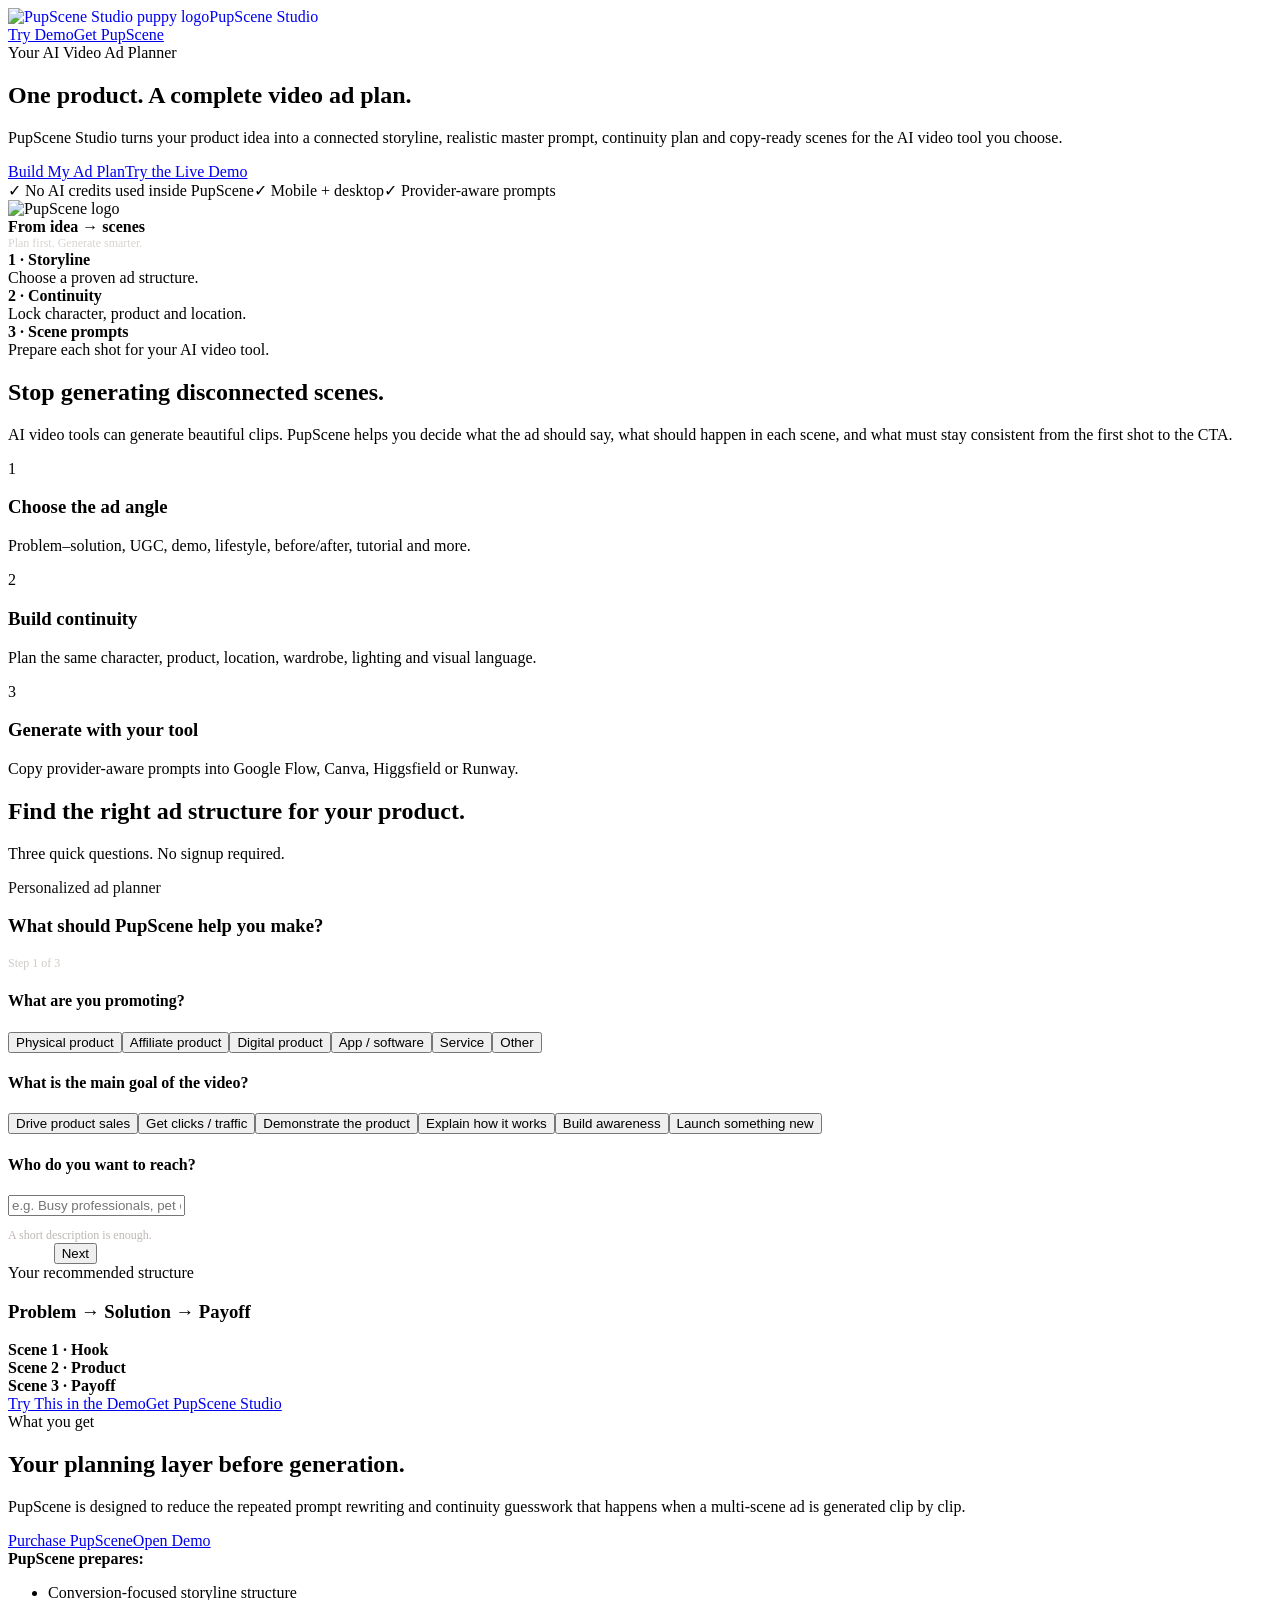
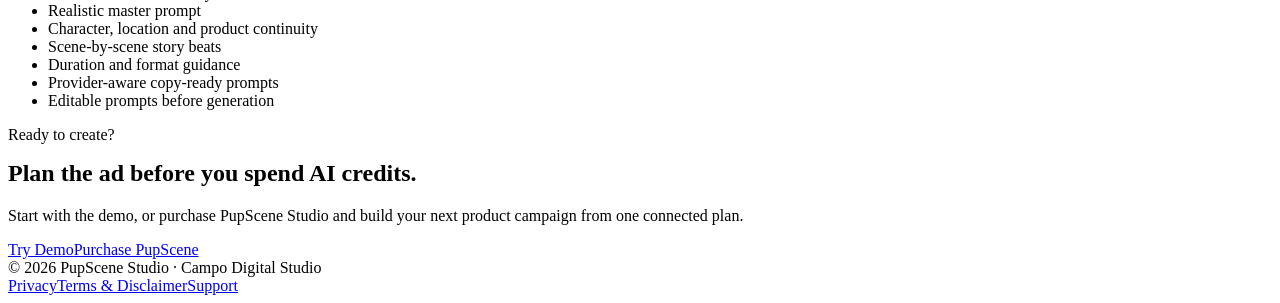
==== index.html @ 48fa0e7a "Add files via upload" ====
<!doctype html>
<html lang="en">
<head>
<meta charset="utf-8"><meta name="viewport" content="width=device-width,initial-scale=1">
<meta name="theme-color" content="#f6d7c7">
<title>PupScene Studio — AI Video Ad Planner</title>
<meta name="description" content="Turn one product idea into a connected AI video ad plan with storylines, master prompts, continuity guidance and provider-ready scene prompts.">
<link rel="icon" href="assets/favicon.png"><link rel="stylesheet" href="assets/styles.css">
</head>
<body>
<nav class="nav"><div class="container navin">
  <a class="brand" href="index.html" style="text-decoration:none"><img src="assets/pupscene-logo.webp" alt="PupScene Studio puppy logo"><span>PupScene Studio</span></a>
  <div class="navlinks"><a class="ghost" href="https://demo.pupscenestudio.site" target="_blank" rel="noopener">Try Demo</a><a class="primary" href="payment.html">Get PupScene</a></div>
</div></nav>
<main>
<section class="hero"><div class="container"><div class="heroCard">
  <div class="heroCopy"><span class="eyebrow">Your AI Video Ad Planner</span><h1>One product. A complete video ad plan.</h1><p class="lead">PupScene Studio turns your product idea into a connected storyline, realistic master prompt, continuity plan and copy-ready scenes for the AI video tool you choose.</p>
    <div class="ctas"><a class="btn primary big" href="#planner">Build My Ad Plan</a><a class="btn peach big" href="https://demo.pupscenestudio.site" target="_blank" rel="noopener">Try the Live Demo</a></div>
    <div class="trust"><span>✓ No AI credits used inside PupScene</span><span>✓ Mobile + desktop</span><span>✓ Provider-aware prompts</span></div>
  </div>
  <div class="heroVisual"><div class="visualCard"><div class="visualTop"><img src="assets/pupscene-logo.webp" alt="PupScene logo"><div><b>From idea → scenes</b><div style="font-size:12px;color:#d8d3d0">Plan first. Generate smarter.</div></div></div><div class="flow"><div><strong>1 · Storyline</strong><br>Choose a proven ad structure.</div><div><strong>2 · Continuity</strong><br>Lock character, product and location.</div><div><strong>3 · Scene prompts</strong><br>Prepare each shot for your AI video tool.</div></div></div></div>
</div></div></section>

<section class="section"><div class="container"><h2>Stop generating disconnected scenes.</h2><p class="sub">AI video tools can generate beautiful clips. PupScene helps you decide what the ad should say, what should happen in each scene, and what must stay consistent from the first shot to the CTA.</p>
<div class="grid3"><div class="feature"><div class="num">1</div><h3>Choose the ad angle</h3><p>Problem–solution, UGC, demo, lifestyle, before/after, tutorial and more.</p></div><div class="feature"><div class="num">2</div><h3>Build continuity</h3><p>Plan the same character, product, location, wardrobe, lighting and visual language.</p></div><div class="feature"><div class="num">3</div><h3>Generate with your tool</h3><p>Copy provider-aware prompts into Google Flow, Canva, Higgsfield or Runway.</p></div></div></div></section>

<section id="planner" class="section"><div class="container"><h2>Find the right ad structure for your product.</h2><p class="sub">Three quick questions. No signup required.</p>
<div class="quiz" id="quiz"><div class="quizHead"><div><span class="eyebrow" style="color:#111">Personalized ad planner</span><h3>What should PupScene help you make?</h3></div><div id="stepLabel" style="font-size:12px;color:#cfc9c5">Step 1 of 3</div></div><div class="progress"><span id="progressBar"></span></div>
<div class="qstep active" data-step="0"><h4>What are you promoting?</h4><div class="options" data-key="productType"><button class="option">Physical product</button><button class="option">Affiliate product</button><button class="option">Digital product</button><button class="option">App / software</button><button class="option">Service</button><button class="option">Other</button></div></div>
<div class="qstep" data-step="1"><h4>What is the main goal of the video?</h4><div class="options" data-key="goal"><button class="option">Drive product sales</button><button class="option">Get clicks / traffic</button><button class="option">Demonstrate the product</button><button class="option">Explain how it works</button><button class="option">Build awareness</button><button class="option">Launch something new</button></div></div>
<div class="qstep" data-step="2"><h4>Who do you want to reach?</h4><input id="audience" placeholder="e.g. Busy professionals, pet owners, creators, online sellers…"><div style="margin-top:12px;font-size:12px;color:#bdb7b4">A short description is enough.</div></div>
<div class="quizNav"><button class="btn ghost" id="backBtn" type="button">Back</button><button class="btn peach" id="nextBtn" type="button">Next</button></div>
<div class="result" id="result"><span class="eyebrow">Your recommended structure</span><h3 id="resultTitle">Problem → Solution → Payoff</h3><p id="resultCopy"></p><div class="resultScenes"><div><b>Scene 1 · Hook</b><br><span id="s1"></span></div><div><b>Scene 2 · Product</b><br><span id="s2"></span></div><div><b>Scene 3 · Payoff</b><br><span id="s3"></span></div></div><div class="ctas"><a class="btn primary" href="https://demo.pupscenestudio.site" target="_blank" rel="noopener">Try This in the Demo</a><a class="btn ghost" href="payment.html">Get PupScene Studio</a></div></div>
</div></div></section>

<section class="section"><div class="container split"><div><span class="eyebrow">What you get</span><h2>Your planning layer before generation.</h2><p class="sub">PupScene is designed to reduce the repeated prompt rewriting and continuity guesswork that happens when a multi-scene ad is generated clip by clip.</p><div class="ctas"><a class="btn primary" href="payment.html">Purchase PupScene</a><a class="btn ghost" href="https://demo.pupscenestudio.site" target="_blank" rel="noopener">Open Demo</a></div></div><div class="proof"><b>PupScene prepares:</b><ul><li>Conversion-focused storyline structure</li><li>Realistic master prompt</li><li>Character, location and product continuity</li><li>Scene-by-scene story beats</li><li>Duration and format guidance</li><li>Provider-aware copy-ready prompts</li><li>Editable prompts before generation</li></ul></div></div></section>

<section class="section"><div class="container"><div class="finalCta"><span class="eyebrow">Ready to create?</span><h2 style="margin-top:16px">Plan the ad before you spend AI credits.</h2><p class="sub" style="margin-left:auto;margin-right:auto">Start with the demo, or purchase PupScene Studio and build your next product campaign from one connected plan.</p><div class="ctas" style="justify-content:center"><a class="btn peach big" href="https://demo.pupscenestudio.site" target="_blank" rel="noopener">Try Demo</a><a class="btn primary big" href="payment.html">Purchase PupScene</a></div></div></div></section>
</main>
<footer><div class="container foot"><div>© 2026 PupScene Studio · Campo Digital Studio</div><div><a href="https://www.pupscenestudio.site/privacy.html">Privacy</a><a href="https://www.pupscenestudio.site/terms.html">Terms & Disclaimer</a><a href="mailto:support@pupscenestudio.site">Support</a></div></div></footer>
<script>
const steps=[...document.querySelectorAll('.qstep')],answers={productType:'',goal:'',audience:''};let step=0;
const next=document.getElementById('nextBtn'),back=document.getElementById('backBtn'),bar=document.getElementById('progressBar'),label=document.getElementById('stepLabel');
document.querySelectorAll('.options').forEach(group=>{group.querySelectorAll('.option').forEach(btn=>btn.addEventListener('click',()=>{group.querySelectorAll('.option').forEach(x=>x.classList.remove('selected'));btn.classList.add('selected');answers[group.dataset.key]=btn.textContent.trim();if(step<2)setTimeout(()=>{step++;show()},120)}))});
function show(){steps.forEach((s,i)=>s.classList.toggle('active',i===step));bar.style.width=((step+1)/3*100)+'%';label.textContent=`Step ${step+1} of 3`;back.style.visibility=step===0?'hidden':'visible';next.textContent=step===2?'Build My Ad Plan':'Next'}
function buildResult(){answers.audience=document.getElementById('audience').value.trim()||'your target buyer';const goal=answers.goal.toLowerCase();let title='Problem → Solution → Payoff',copy=`A strong fit for ${answers.productType||'your product'} because it makes the buyer's friction visible before showing the product as the bridge to a better result.`;if(goal.includes('demonstrate')||goal.includes('works')){title='Hook → Demo → Proof → CTA';copy='Lead with the outcome, demonstrate the key feature clearly, then give the viewer visible proof before the CTA.'}else if(goal.includes('awareness')||goal.includes('launch')){title='Lifestyle Mini-Story';copy='Introduce the product inside a believable lifestyle moment so the audience understands where it belongs and why it matters.'}else if((answers.productType||'').includes('Affiliate')){title='UGC Recommendation';copy='Affiliate products often benefit from a relatable discovery story: problem, honest try, product moment, result, recommendation.'}document.getElementById('resultTitle').textContent=title;document.getElementById('resultCopy').textContent=copy;document.getElementById('s1').textContent=`Show ${answers.audience} experiencing the desire or problem.`;document.getElementById('s2').textContent=`Introduce the ${answers.productType||'product'} naturally and make the key action easy to see.`;document.getElementById('s3').textContent=`Show the improved result and close with a simple conversion-focused CTA.`;document.getElementById('result').classList.add('show');document.getElementById('result').scrollIntoView({behavior:'smooth',block:'nearest'});sessionStorage.setItem('pupsceneFunnelAnswers',JSON.stringify(answers));}
next.addEventListener('click',()=>{if(step<2){step++;show()}else buildResult()});back.addEventListener('click',()=>{if(step>0){step--;show()}});show();
</script>
</body></html>
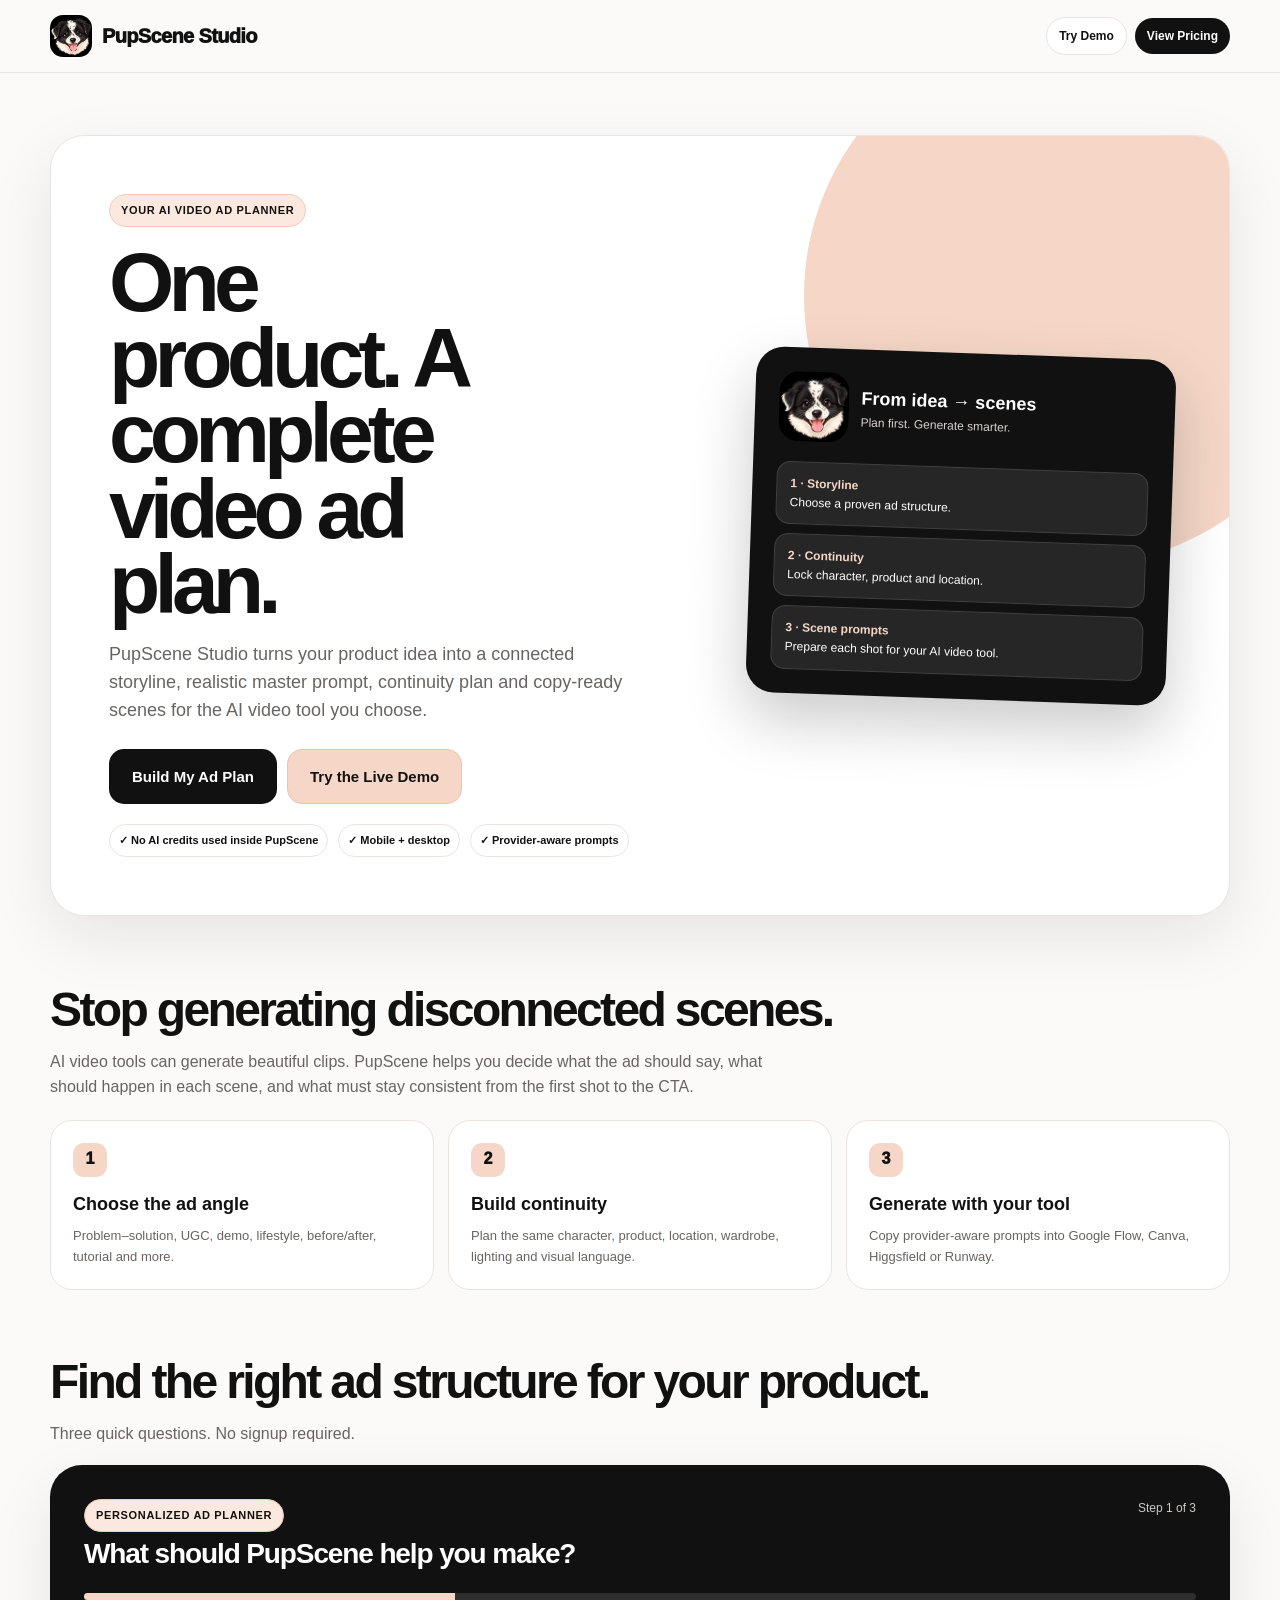
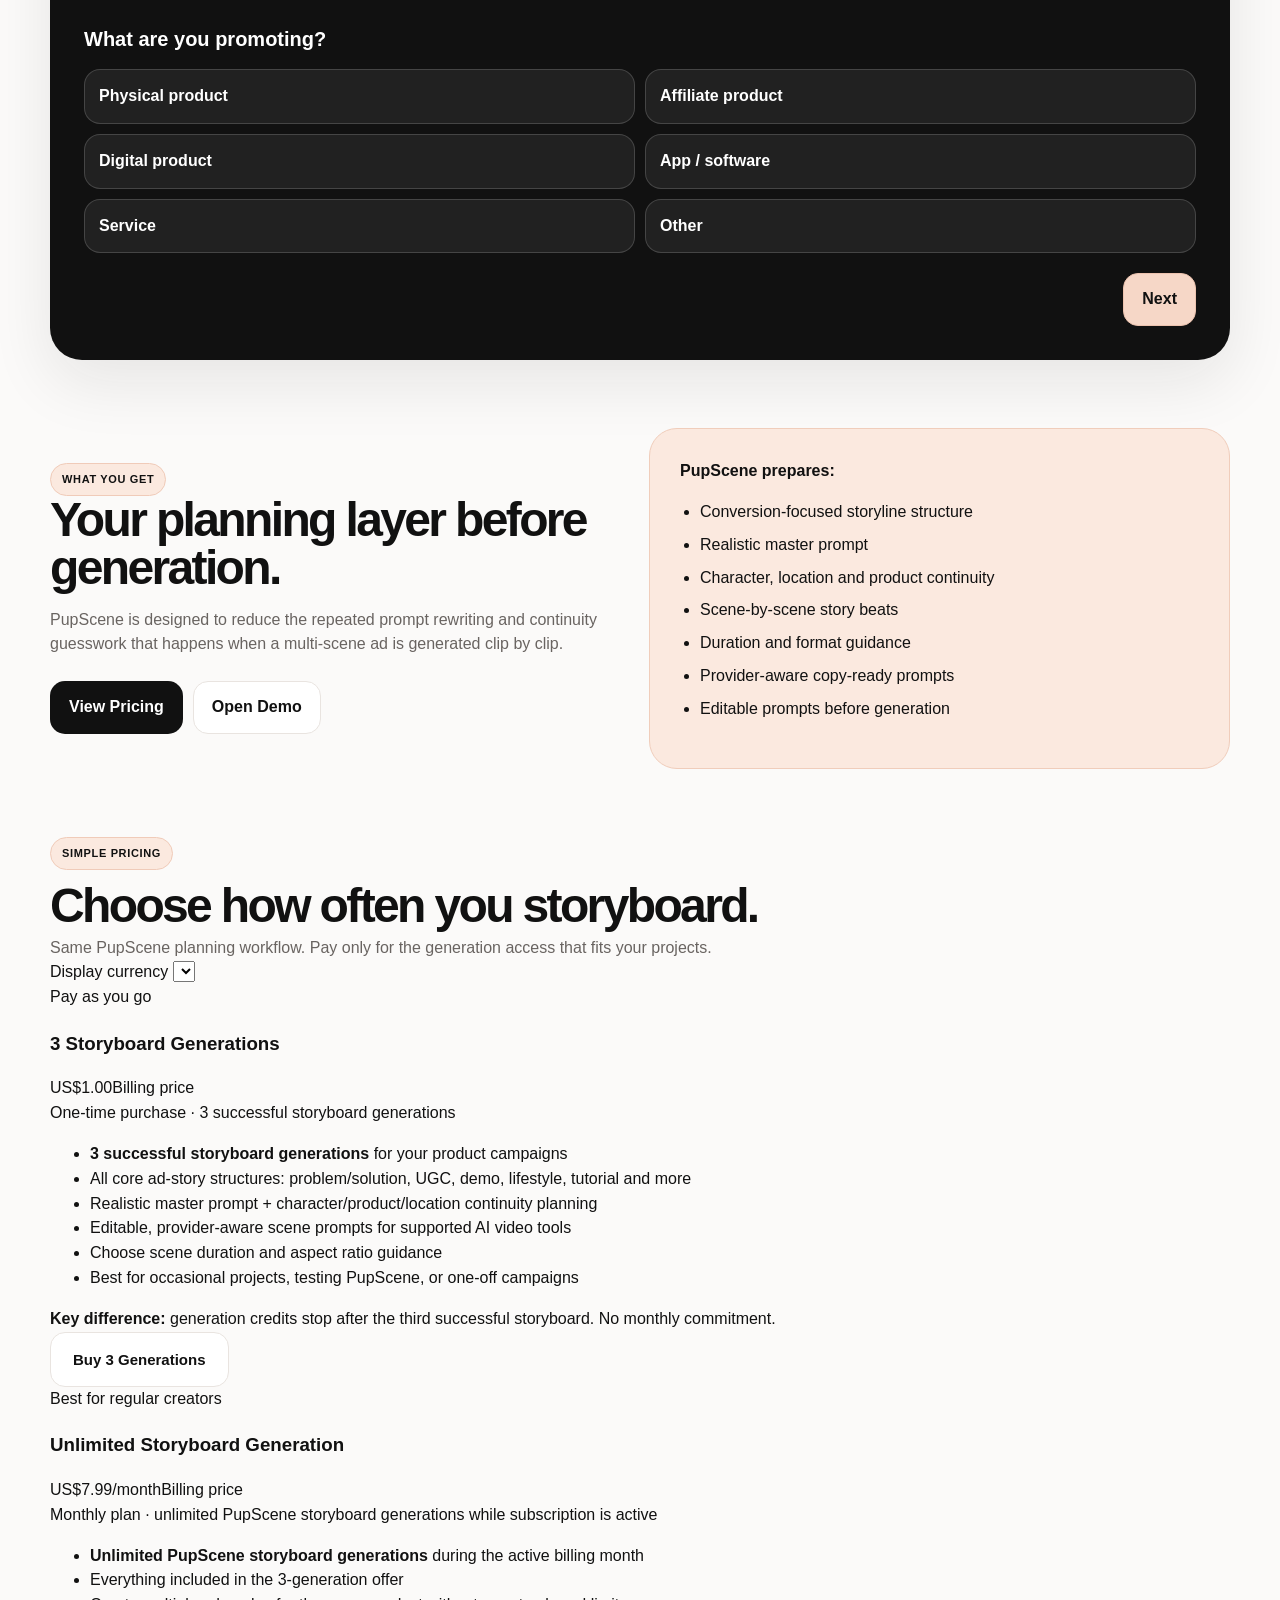
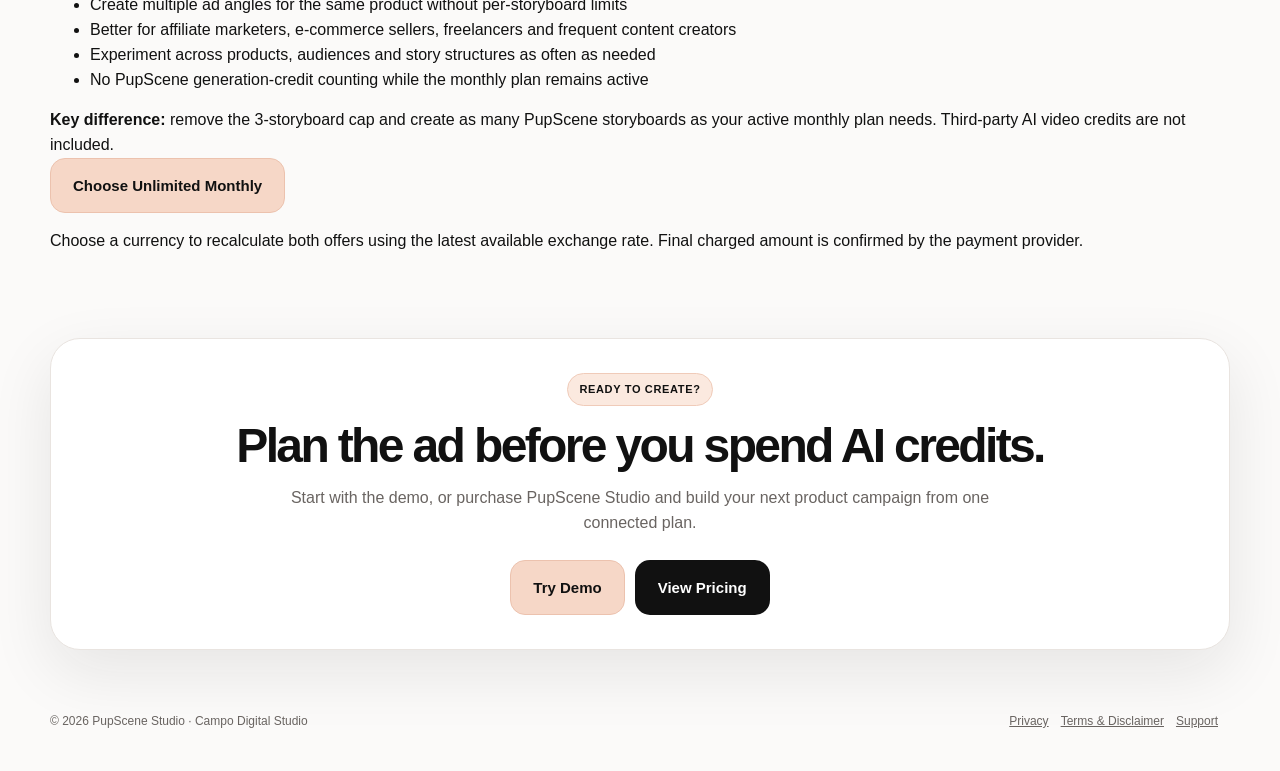
==== commit 17f53545: "Add files via upload" ====
--- a/index.html
+++ b/index.html
@@ -10,7 +10,7 @@
 <body>
 <nav class="nav"><div class="container navin">
   <a class="brand" href="index.html" style="text-decoration:none"><img src="assets/pupscene-logo.webp" alt="PupScene Studio puppy logo"><span>PupScene Studio</span></a>
-  <div class="navlinks"><a class="ghost" href="https://demo.pupscenestudio.site" target="_blank" rel="noopener">Try Demo</a><a class="primary" href="payment.html">Get PupScene</a></div>
+  <div class="navlinks"><a class="ghost" href="https://demo.pupscenestudio.site" target="_blank" rel="noopener">Try Demo</a><a class="primary" href="#pricing">View Pricing</a></div>
 </div></nav>
 <main>
 <section class="hero"><div class="container"><div class="heroCard">
@@ -30,12 +30,36 @@
 <div class="qstep" data-step="1"><h4>What is the main goal of the video?</h4><div class="options" data-key="goal"><button class="option">Drive product sales</button><button class="option">Get clicks / traffic</button><button class="option">Demonstrate the product</button><button class="option">Explain how it works</button><button class="option">Build awareness</button><button class="option">Launch something new</button></div></div>
 <div class="qstep" data-step="2"><h4>Who do you want to reach?</h4><input id="audience" placeholder="e.g. Busy professionals, pet owners, creators, online sellers…"><div style="margin-top:12px;font-size:12px;color:#bdb7b4">A short description is enough.</div></div>
 <div class="quizNav"><button class="btn ghost" id="backBtn" type="button">Back</button><button class="btn peach" id="nextBtn" type="button">Next</button></div>
-<div class="result" id="result"><span class="eyebrow">Your recommended structure</span><h3 id="resultTitle">Problem → Solution → Payoff</h3><p id="resultCopy"></p><div class="resultScenes"><div><b>Scene 1 · Hook</b><br><span id="s1"></span></div><div><b>Scene 2 · Product</b><br><span id="s2"></span></div><div><b>Scene 3 · Payoff</b><br><span id="s3"></span></div></div><div class="ctas"><a class="btn primary" href="https://demo.pupscenestudio.site" target="_blank" rel="noopener">Try This in the Demo</a><a class="btn ghost" href="payment.html">Get PupScene Studio</a></div></div>
+<div class="result" id="result"><span class="eyebrow">Your recommended structure</span><h3 id="resultTitle">Problem → Solution → Payoff</h3><p id="resultCopy"></p><div class="resultScenes"><div><b>Scene 1 · Hook</b><br><span id="s1"></span></div><div><b>Scene 2 · Product</b><br><span id="s2"></span></div><div><b>Scene 3 · Payoff</b><br><span id="s3"></span></div></div><div class="ctas"><a class="btn primary" href="https://demo.pupscenestudio.site" target="_blank" rel="noopener">Try This in the Demo</a><a class="btn ghost" href="#pricing">View Pricing</a></div></div>
 </div></div></section>
 
-<section class="section"><div class="container split"><div><span class="eyebrow">What you get</span><h2>Your planning layer before generation.</h2><p class="sub">PupScene is designed to reduce the repeated prompt rewriting and continuity guesswork that happens when a multi-scene ad is generated clip by clip.</p><div class="ctas"><a class="btn primary" href="payment.html">Purchase PupScene</a><a class="btn ghost" href="https://demo.pupscenestudio.site" target="_blank" rel="noopener">Open Demo</a></div></div><div class="proof"><b>PupScene prepares:</b><ul><li>Conversion-focused storyline structure</li><li>Realistic master prompt</li><li>Character, location and product continuity</li><li>Scene-by-scene story beats</li><li>Duration and format guidance</li><li>Provider-aware copy-ready prompts</li><li>Editable prompts before generation</li></ul></div></div></section>
+<section class="section"><div class="container split"><div><span class="eyebrow">What you get</span><h2>Your planning layer before generation.</h2><p class="sub">PupScene is designed to reduce the repeated prompt rewriting and continuity guesswork that happens when a multi-scene ad is generated clip by clip.</p><div class="ctas"><a class="btn primary" href="#pricing">View Pricing</a><a class="btn ghost" href="https://demo.pupscenestudio.site" target="_blank" rel="noopener">Open Demo</a></div></div><div class="proof"><b>PupScene prepares:</b><ul><li>Conversion-focused storyline structure</li><li>Realistic master prompt</li><li>Character, location and product continuity</li><li>Scene-by-scene story beats</li><li>Duration and format guidance</li><li>Provider-aware copy-ready prompts</li><li>Editable prompts before generation</li></ul></div></div></section>
 
-<section class="section"><div class="container"><div class="finalCta"><span class="eyebrow">Ready to create?</span><h2 style="margin-top:16px">Plan the ad before you spend AI credits.</h2><p class="sub" style="margin-left:auto;margin-right:auto">Start with the demo, or purchase PupScene Studio and build your next product campaign from one connected plan.</p><div class="ctas" style="justify-content:center"><a class="btn peach big" href="https://demo.pupscenestudio.site" target="_blank" rel="noopener">Try Demo</a><a class="btn primary big" href="payment.html">Purchase PupScene</a></div></div></div></section>
+
+<section id="pricing" class="section"><div class="container">
+  <div class="pricingHead"><div><span class="eyebrow">Simple pricing</span><h2 style="margin:12px 0 6px">Choose how often you storyboard.</h2><p class="sub" style="margin:0">Same PupScene planning workflow. Pay only for the generation access that fits your projects.</p></div><label class="currencyControl">Display currency <select data-currency-select aria-label="Display currency"></select></label></div>
+  <div class="pricingGrid">
+    <article class="priceCard">
+      <span class="planTag">Pay as you go</span><h3>3 Storyboard Generations</h3>
+      <div class="priceLine"><span class="priceMain" data-plan-local="3-storyboards">US$1.00</span><span class="priceLocal" data-plan-base="3-storyboards">Billing price</span></div>
+      <div class="priceBase">One-time purchase · 3 successful storyboard generations</div>
+      <ul><li><b>3 successful storyboard generations</b> for your product campaigns</li><li>All core ad-story structures: problem/solution, UGC, demo, lifestyle, tutorial and more</li><li>Realistic master prompt + character/product/location continuity planning</li><li>Editable, provider-aware scene prompts for supported AI video tools</li><li>Choose scene duration and aspect ratio guidance</li><li>Best for occasional projects, testing PupScene, or one-off campaigns</li></ul>
+      <div class="priceDiff"><b>Key difference:</b> generation credits stop after the third successful storyboard. No monthly commitment.</div>
+      <a class="btn ghost big" href="payment.html?plan=3-storyboards">Buy 3 Generations</a>
+    </article>
+    <article class="priceCard featured">
+      <span class="planTag">Best for regular creators</span><h3>Unlimited Storyboard Generation</h3>
+      <div class="priceLine"><span class="priceMain" data-plan-local="unlimited-monthly">US$7.99/month</span><span class="priceLocal" data-plan-base="unlimited-monthly">Billing price</span></div>
+      <div class="priceBase">Monthly plan · unlimited PupScene storyboard generations while subscription is active</div>
+      <ul><li><b>Unlimited PupScene storyboard generations</b> during the active billing month</li><li>Everything included in the 3-generation offer</li><li>Create multiple ad angles for the same product without per-storyboard limits</li><li>Better for affiliate marketers, e-commerce sellers, freelancers and frequent content creators</li><li>Experiment across products, audiences and story structures as often as needed</li><li>No PupScene generation-credit counting while the monthly plan remains active</li></ul>
+      <div class="priceDiff"><b>Key difference:</b> remove the 3-storyboard cap and create as many PupScene storyboards as your active monthly plan needs. Third-party AI video credits are not included.</div>
+      <a class="btn peach big" href="payment.html?plan=unlimited-monthly">Choose Unlimited Monthly</a>
+    </article>
+  </div>
+  <p class="pricingNote" data-local-note>Choose a currency to recalculate both offers using the latest available exchange rate. Final charged amount is confirmed by the payment provider.</p>
+</div></section>
+
+<section class="section"><div class="container"><div class="finalCta"><span class="eyebrow">Ready to create?</span><h2 style="margin-top:16px">Plan the ad before you spend AI credits.</h2><p class="sub" style="margin-left:auto;margin-right:auto">Start with the demo, or purchase PupScene Studio and build your next product campaign from one connected plan.</p><div class="ctas" style="justify-content:center"><a class="btn peach big" href="https://demo.pupscenestudio.site" target="_blank" rel="noopener">Try Demo</a><a class="btn primary big" href="#pricing">View Pricing</a></div></div></div></section>
 </main>
 <footer><div class="container foot"><div>© 2026 PupScene Studio · Campo Digital Studio</div><div><a href="https://www.pupscenestudio.site/privacy.html">Privacy</a><a href="https://www.pupscenestudio.site/terms.html">Terms & Disclaimer</a><a href="mailto:support@pupscenestudio.site">Support</a></div></div></footer>
 <script>
@@ -46,4 +70,5 @@
 function buildResult(){answers.audience=document.getElementById('audience').value.trim()||'your target buyer';const goal=answers.goal.toLowerCase();let title='Problem → Solution → Payoff',copy=`A strong fit for ${answers.productType||'your product'} because it makes the buyer's friction visible before showing the product as the bridge to a better result.`;if(goal.includes('demonstrate')||goal.includes('works')){title='Hook → Demo → Proof → CTA';copy='Lead with the outcome, demonstrate the key feature clearly, then give the viewer visible proof before the CTA.'}else if(goal.includes('awareness')||goal.includes('launch')){title='Lifestyle Mini-Story';copy='Introduce the product inside a believable lifestyle moment so the audience understands where it belongs and why it matters.'}else if((answers.productType||'').includes('Affiliate')){title='UGC Recommendation';copy='Affiliate products often benefit from a relatable discovery story: problem, honest try, product moment, result, recommendation.'}document.getElementById('resultTitle').textContent=title;document.getElementById('resultCopy').textContent=copy;document.getElementById('s1').textContent=`Show ${answers.audience} experiencing the desire or problem.`;document.getElementById('s2').textContent=`Introduce the ${answers.productType||'product'} naturally and make the key action easy to see.`;document.getElementById('s3').textContent=`Show the improved result and close with a simple conversion-focused CTA.`;document.getElementById('result').classList.add('show');document.getElementById('result').scrollIntoView({behavior:'smooth',block:'nearest'});sessionStorage.setItem('pupsceneFunnelAnswers',JSON.stringify(answers));}
 next.addEventListener('click',()=>{if(step<2){step++;show()}else buildResult()});back.addEventListener('click',()=>{if(step>0){step--;show()}});show();
 </script>
+<script src="assets/pricing.js"></script>
 </body></html>
--- a/assets/styles.css
+++ b/assets/styles.css
@@ -0,0 +1,5 @@
+
+:root{--black:#111;--white:#fff;--off:#fbfaf9;--peach:#f6d7c7;--peach2:#fbe9df;--peach3:#efbda5;--muted:#696461;--line:#e9e4e0;--shadow:0 22px 64px rgba(17,17,17,.09);--radius:26px;--success:#226a45}
+*{box-sizing:border-box}html{scroll-behavior:smooth}body{margin:0;background:var(--off);color:var(--black);font-family:Inter,ui-sans-serif,-apple-system,BlinkMacSystemFont,"Segoe UI",sans-serif;line-height:1.55}a{color:inherit}button,input,select,textarea{font:inherit}.container{width:min(1180px,calc(100% - 32px));margin:auto}.nav{position:sticky;top:0;z-index:50;background:rgba(251,250,249,.92);backdrop-filter:blur(18px);border-bottom:1px solid var(--line)}.navin{min-height:72px;display:flex;align-items:center;justify-content:space-between;gap:18px}.brand{display:flex;align-items:center;gap:10px;font-weight:950;letter-spacing:-.04em}.brand img{width:42px;height:42px;border-radius:13px;object-fit:cover}.brand span{font-size:20px}.navlinks{display:flex;align-items:center;gap:8px;flex-wrap:wrap}.navlinks a{text-decoration:none;font-size:12px;font-weight:850;padding:9px 12px;border-radius:999px}.navlinks .primary{background:var(--black);color:#fff}.navlinks .ghost{border:1px solid var(--line);background:#fff}.hero{padding:62px 0 36px}.heroCard{position:relative;overflow:hidden;background:#fff;border:1px solid var(--line);border-radius:34px;box-shadow:var(--shadow);padding:58px;display:grid;grid-template-columns:1.05fr .95fr;gap:36px;align-items:center}.heroCard:after{content:"";position:absolute;width:540px;height:540px;border-radius:50%;background:var(--peach);right:-115px;top:-110px}.heroCopy,.heroVisual{position:relative;z-index:2}.eyebrow{display:inline-flex;padding:7px 11px;border-radius:999px;background:var(--peach2);border:1px solid #f0cbb9;font-size:11px;font-weight:900;text-transform:uppercase;letter-spacing:.06em}.hero h1{font-size:clamp(48px,7vw,84px);line-height:.9;letter-spacing:-.07em;margin:18px 0 18px;max-width:9ch}.lead{font-size:18px;color:var(--muted);max-width:650px}.ctas{display:flex;gap:10px;flex-wrap:wrap;margin-top:24px}.btn{appearance:none;border:1px solid transparent;border-radius:15px;padding:13px 18px;font-weight:900;text-decoration:none;display:inline-flex;align-items:center;justify-content:center;gap:8px;cursor:pointer;transition:.18s}.btn:hover{transform:translateY(-1px)}.btn.primary{background:var(--black);color:#fff}.btn.peach{background:var(--peach);border-color:#ecc2ae;color:var(--black)}.btn.ghost{background:#fff;border-color:var(--line);color:var(--black)}.btn.big{padding:15px 22px;font-size:15px}.trust{display:flex;gap:10px;flex-wrap:wrap;margin-top:20px}.trust span{font-size:11px;font-weight:800;background:#fff;border:1px solid var(--line);border-radius:999px;padding:7px 9px}.visualCard{max-width:420px;margin-left:auto;background:var(--black);color:#fff;padding:24px;border-radius:28px;box-shadow:0 26px 60px rgba(17,17,17,.22);transform:rotate(2deg)}.visualTop{display:flex;align-items:center;gap:12px}.visualTop img{width:70px;height:70px;border-radius:20px}.visualTop b{font-size:18px}.flow{display:grid;gap:9px;margin-top:20px}.flow div{padding:12px 13px;background:rgba(255,255,255,.09);border:1px solid rgba(255,255,255,.12);border-radius:14px;font-size:12px}.flow strong{color:var(--peach)}.section{padding:34px 0}.section h2{font-size:clamp(30px,4vw,48px);letter-spacing:-.055em;line-height:1;margin:0 0 12px}.sub{color:var(--muted);max-width:760px}.grid3{display:grid;grid-template-columns:repeat(3,1fr);gap:14px;margin-top:20px}.feature{background:#fff;border:1px solid var(--line);border-radius:22px;padding:22px}.feature .num{width:34px;height:34px;border-radius:11px;background:var(--peach);display:grid;place-items:center;font-weight:950;margin-bottom:14px}.feature h3{margin:0 0 8px;font-size:18px}.feature p{margin:0;color:var(--muted);font-size:13px}.quiz{background:var(--black);color:#fff;border-radius:32px;padding:34px;margin-top:18px;box-shadow:var(--shadow)}.quizHead{display:flex;justify-content:space-between;gap:20px;align-items:flex-start}.quizHead h3{margin:0;font-size:28px;letter-spacing:-.04em}.progress{height:7px;background:rgba(255,255,255,.12);border-radius:99px;margin:18px 0 24px;overflow:hidden}.progress span{display:block;height:100%;background:var(--peach);width:25%;transition:.25s}.qstep{display:none}.qstep.active{display:block}.qstep h4{font-size:20px;margin:0 0 14px}.options{display:grid;grid-template-columns:repeat(2,minmax(0,1fr));gap:10px}.option{border:1px solid rgba(255,255,255,.16);background:rgba(255,255,255,.07);color:#fff;border-radius:16px;padding:14px;text-align:left;font-weight:800;cursor:pointer}.option:hover,.option.selected{background:var(--peach);color:var(--black);border-color:var(--peach)}.quiz input{width:100%;padding:14px;border-radius:14px;border:1px solid rgba(255,255,255,.18);background:#fff;color:#111}.quizNav{display:flex;justify-content:space-between;gap:10px;margin-top:20px}.result{display:none;background:var(--peach);color:var(--black);border-radius:22px;padding:22px;margin-top:22px}.result.show{display:block}.result h3{margin:0 0 8px;font-size:26px}.resultScenes{display:grid;grid-template-columns:repeat(3,1fr);gap:8px;margin-top:14px}.resultScenes div{background:rgba(255,255,255,.68);border:1px solid rgba(17,17,17,.09);padding:12px;border-radius:14px;font-size:12px}.split{display:grid;grid-template-columns:1fr 1fr;gap:18px;align-items:center}.proof{background:var(--peach2);border:1px solid #f0cdbb;border-radius:28px;padding:30px}.proof ul{padding-left:20px}.proof li+li{margin-top:8px}.finalCta{background:#fff;border:1px solid var(--line);border-radius:30px;padding:34px;text-align:center;box-shadow:var(--shadow)}footer{padding:28px 0 40px;color:var(--muted);font-size:12px}.foot{display:flex;justify-content:space-between;gap:18px;flex-wrap:wrap}.foot a{margin-right:12px}.pageHero{padding:50px 0 22px}.pageCard{background:#fff;border:1px solid var(--line);border-radius:30px;padding:36px;box-shadow:var(--shadow)}.pageCard h1{font-size:clamp(38px,6vw,64px);letter-spacing:-.06em;line-height:.95;margin:10px 0 14px}.checkout{display:grid;grid-template-columns:1.05fr .95fr;gap:18px;padding:20px 0 50px}.panel{background:#fff;border:1px solid var(--line);border-radius:26px;padding:26px;box-shadow:0 14px 45px rgba(17,17,17,.05)}.field{display:grid;gap:7px;margin-bottom:14px}.field label{font-size:12px;font-weight:900}.field input{width:100%;padding:13px;border:1px solid var(--line);border-radius:14px}.payopts{display:grid;gap:10px}.payopt{display:flex;align-items:flex-start;gap:12px;border:1px solid var(--line);border-radius:16px;padding:14px;cursor:pointer}.payopt.active{border-color:var(--black);box-shadow:0 0 0 3px var(--peach2)}.payopt input{margin-top:4px}.payopt b{display:block}.payopt small{color:var(--muted)}.badge{display:inline-block;background:var(--peach2);border:1px solid #f0cdbb;border-radius:999px;padding:4px 7px;font-size:9px;font-weight:900;text-transform:uppercase;margin-left:6px}.summary{position:sticky;top:90px}.summaryLogo{display:flex;align-items:center;gap:12px}.summaryLogo img{width:62px;height:62px;border-radius:18px}.notice{padding:12px 14px;border-radius:14px;background:var(--peach2);border:1px solid #f0cdbb;color:#59453c;font-size:12px;margin-top:14px}.secure{display:flex;align-items:center;gap:8px;color:var(--muted);font-size:11px;margin-top:12px}.thank{text-align:center;padding:44px 0 54px}.thankCard{background:#fff;border:1px solid var(--line);border-radius:34px;padding:40px;box-shadow:var(--shadow);max-width:900px;margin:auto}.thankLogo{width:90px;height:90px;border-radius:26px}.thank h1{font-size:clamp(42px,6vw,70px);letter-spacing:-.06em;line-height:.95;margin:20px auto 14px}.encourage{font-size:18px;color:var(--muted);max-width:700px;margin:0 auto}.installGrid{display:grid;grid-template-columns:.85fr 1.15fr;gap:20px;margin-top:30px;text-align:left}.qrbox{background:var(--peach);border-radius:24px;padding:22px;text-align:center}.qrbox img{width:min(240px,100%);border-radius:12px}.installBox{border:1px solid var(--line);border-radius:24px;padding:24px}.installBox h3{margin-top:0}.installHelp{font-size:12px;color:var(--muted);margin-top:14px}.deviceNote{display:inline-flex;padding:6px 9px;border-radius:999px;background:var(--peach2);font-size:10px;font-weight:900;margin-bottom:10px}
+@media(max-width:860px){.heroCard{grid-template-columns:1fr;padding:38px 28px}.heroCard:after{width:450px;height:450px;right:-210px;top:180px}.visualCard{margin:0 auto;width:min(100%,440px)}.grid3,.split,.checkout,.installGrid{grid-template-columns:1fr}.summary{position:static}.options{grid-template-columns:1fr}.resultScenes{grid-template-columns:1fr}.navlinks .ghost{display:none}}
+@media(max-width:520px){.container{width:min(100% - 22px,1180px)}.navin{min-height:64px}.brand span{font-size:17px}.brand img{width:36px;height:36px}.navlinks a{padding:8px 10px}.hero{padding-top:24px}.heroCard{padding:28px 20px;border-radius:26px}.hero h1{font-size:50px}.lead{font-size:16px}.ctas .btn{width:100%}.section{padding:26px 0}.quiz{padding:22px 16px;border-radius:25px}.quizHead{display:block}.pageCard{padding:25px 20px}.checkout .panel{padding:20px}.thankCard{padding:28px 18px}.installBox .btn,.qrbox .btn{width:100%}.foot{display:block}.foot>div+div{margin-top:10px}}
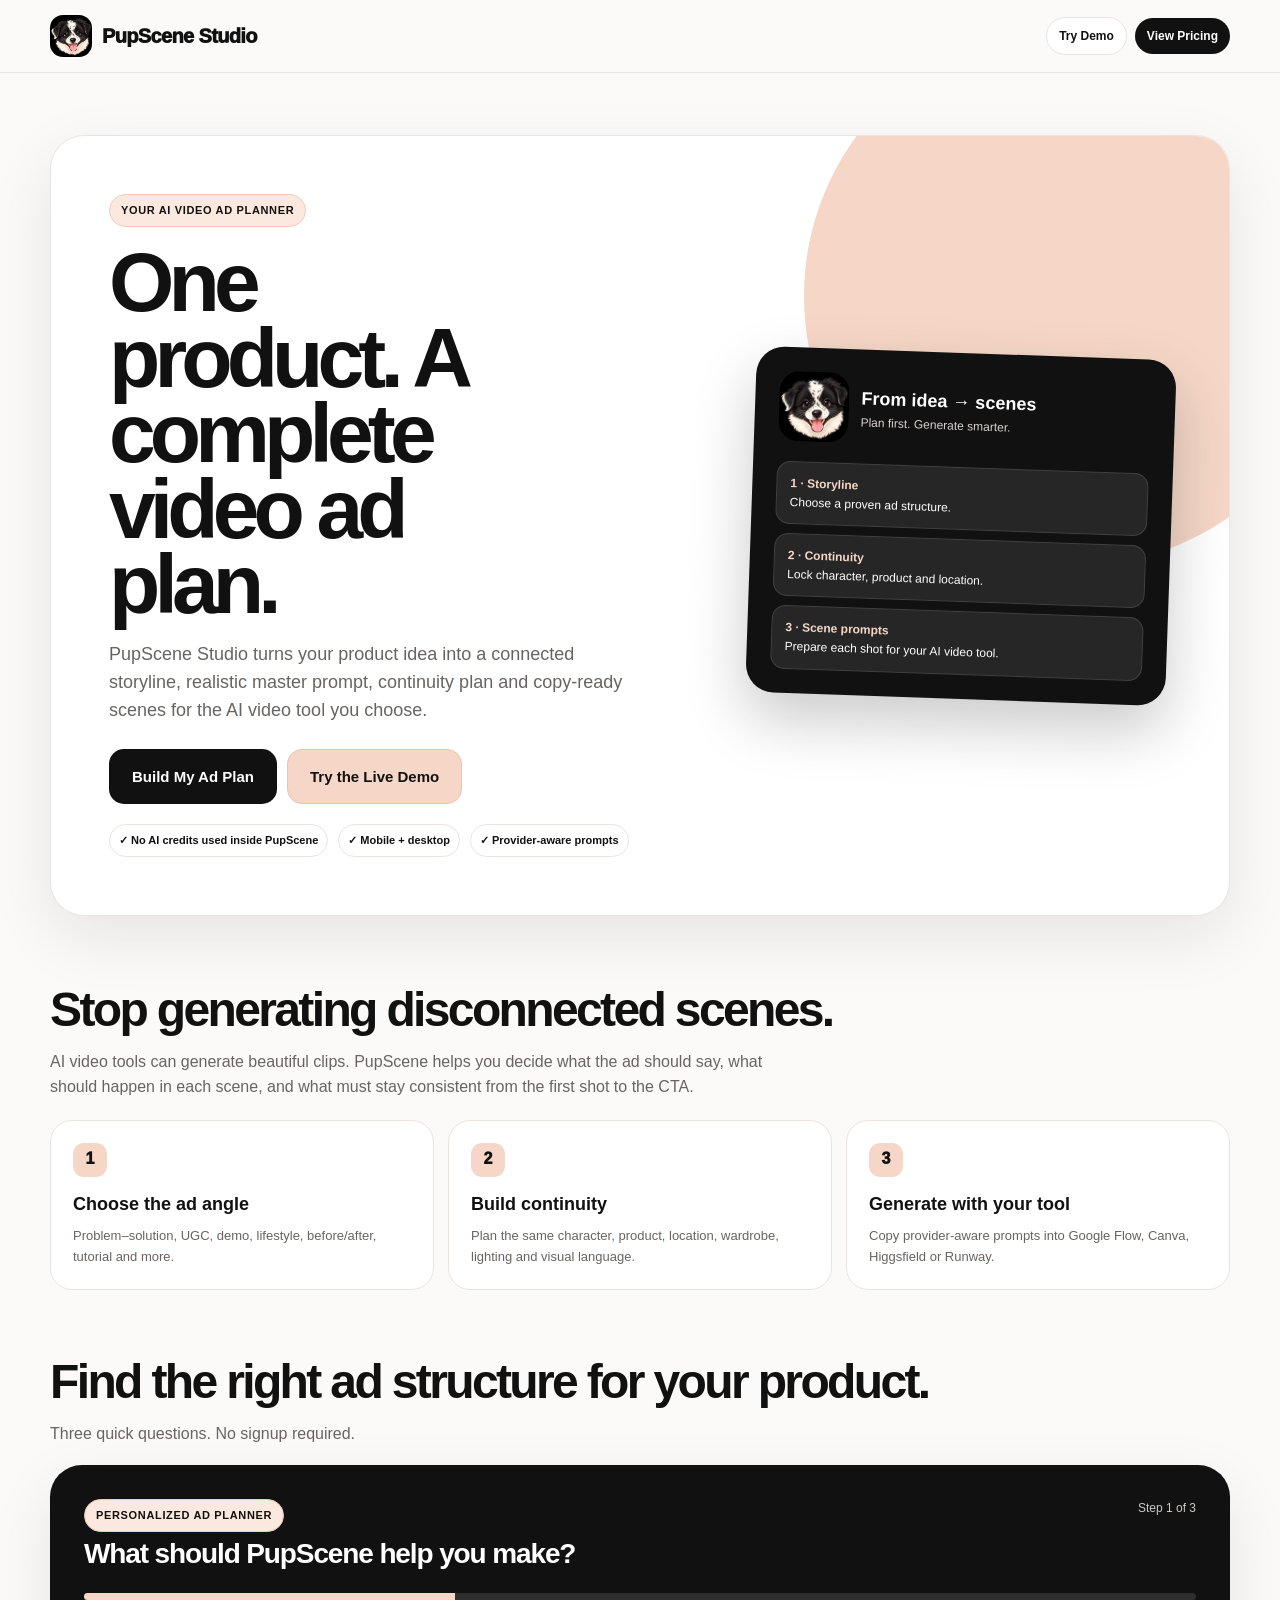
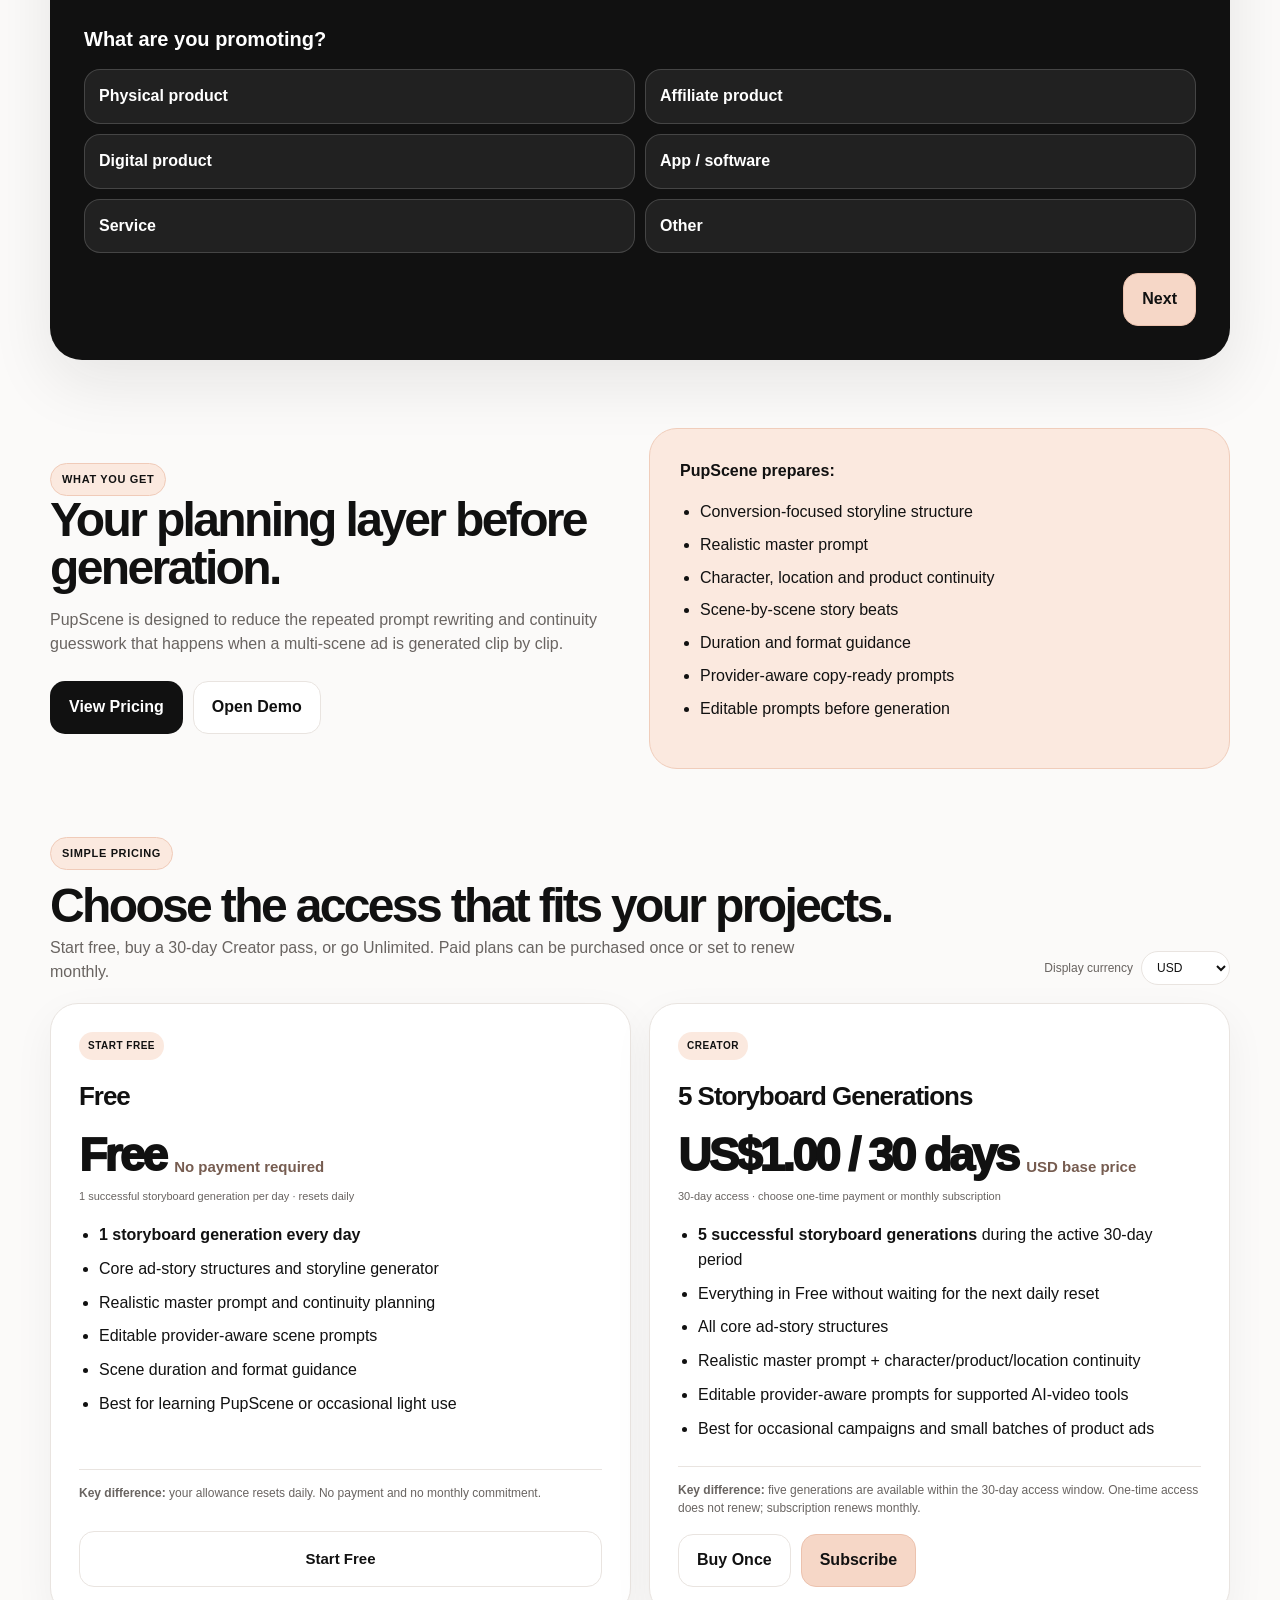
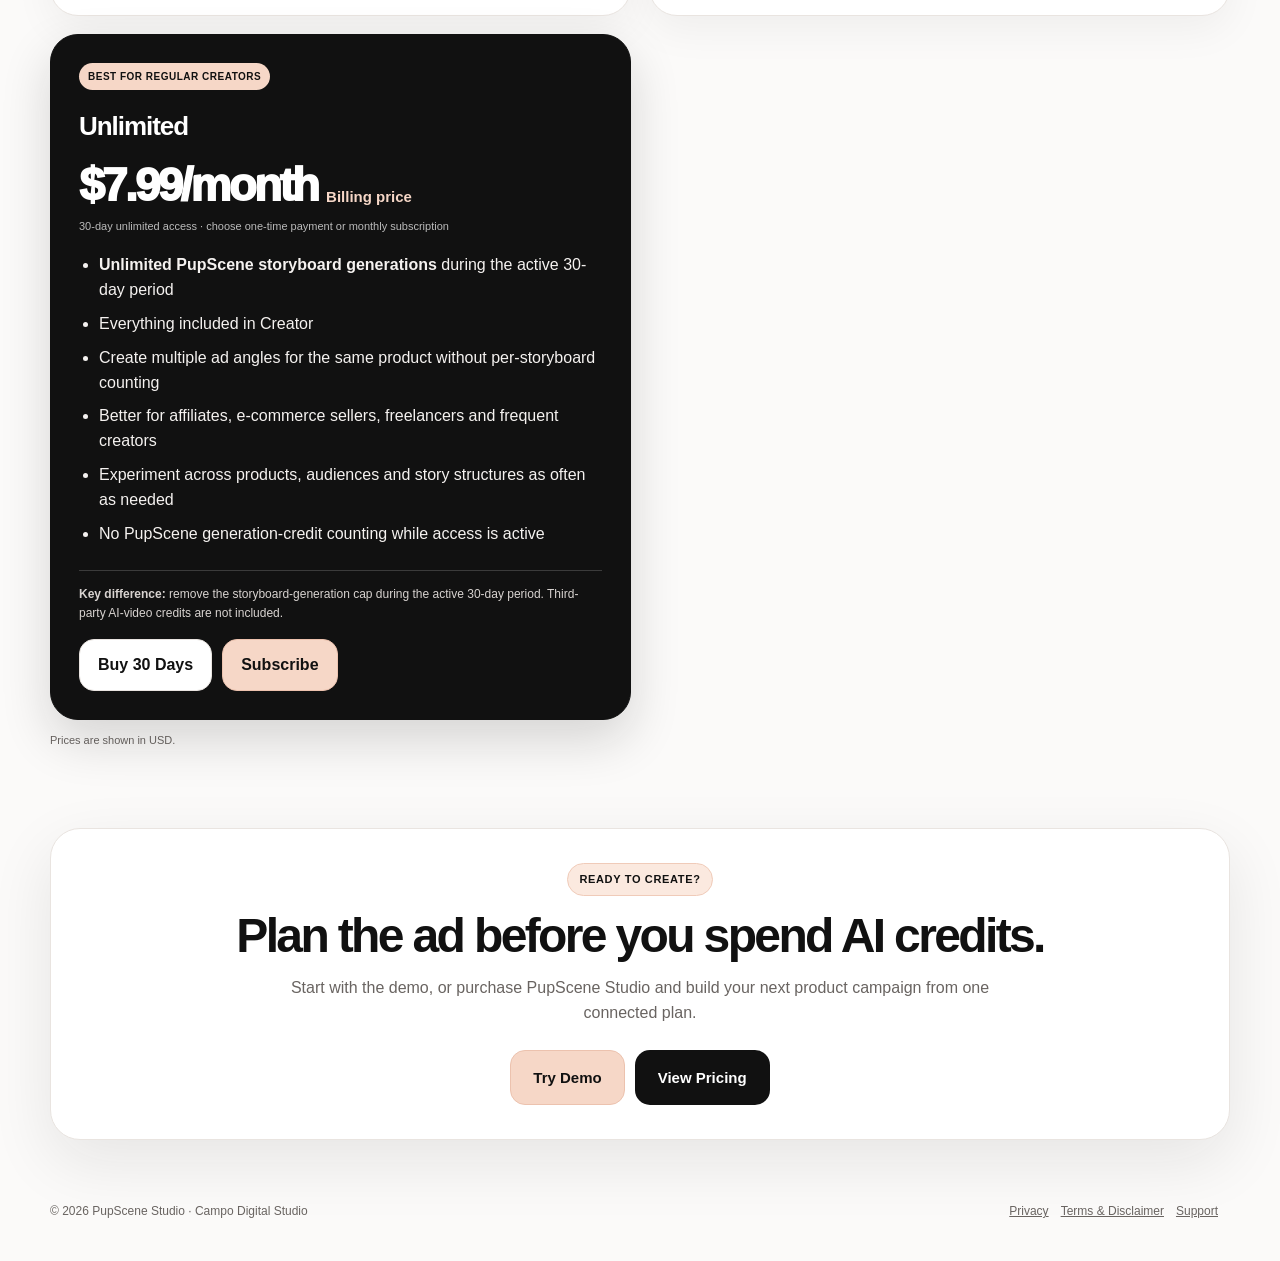
==== commit f53153ad: "Add files via upload" ====
--- a/index.html
+++ b/index.html
@@ -37,26 +37,34 @@
 
 
 <section id="pricing" class="section"><div class="container">
-  <div class="pricingHead"><div><span class="eyebrow">Simple pricing</span><h2 style="margin:12px 0 6px">Choose how often you storyboard.</h2><p class="sub" style="margin:0">Same PupScene planning workflow. Pay only for the generation access that fits your projects.</p></div><label class="currencyControl">Display currency <select data-currency-select aria-label="Display currency"></select></label></div>
+  <div class="pricingHead"><div><span class="eyebrow">Simple pricing</span><h2 style="margin:12px 0 6px">Choose the access that fits your projects.</h2><p class="sub" style="margin:0">Start free, buy a 30-day Creator pass, or go Unlimited. Paid plans can be purchased once or set to renew monthly.</p></div><label class="currencyControl">Display currency <select data-currency-select aria-label="Display currency"></select></label></div>
   <div class="pricingGrid">
     <article class="priceCard">
-      <span class="planTag">Pay as you go</span><h3>3 Storyboard Generations</h3>
-      <div class="priceLine"><span class="priceMain" data-plan-local="3-storyboards">US$1.00</span><span class="priceLocal" data-plan-base="3-storyboards">Billing price</span></div>
-      <div class="priceBase">One-time purchase · 3 successful storyboard generations</div>
-      <ul><li><b>3 successful storyboard generations</b> for your product campaigns</li><li>All core ad-story structures: problem/solution, UGC, demo, lifestyle, tutorial and more</li><li>Realistic master prompt + character/product/location continuity planning</li><li>Editable, provider-aware scene prompts for supported AI video tools</li><li>Choose scene duration and aspect ratio guidance</li><li>Best for occasional projects, testing PupScene, or one-off campaigns</li></ul>
-      <div class="priceDiff"><b>Key difference:</b> generation credits stop after the third successful storyboard. No monthly commitment.</div>
-      <a class="btn ghost big" href="payment.html?plan=3-storyboards">Buy 3 Generations</a>
+      <span class="planTag">Start free</span><h3>Free</h3>
+      <div class="priceLine"><span class="priceMain" data-plan-local="free-daily">Free</span><span class="priceLocal" data-plan-base="free-daily">No payment required</span></div>
+      <div class="priceBase">1 successful storyboard generation per day · resets daily</div>
+      <ul><li><b>1 storyboard generation every day</b></li><li>Core ad-story structures and storyline generator</li><li>Realistic master prompt and continuity planning</li><li>Editable provider-aware scene prompts</li><li>Scene duration and format guidance</li><li>Best for learning PupScene or occasional light use</li></ul>
+      <div class="priceDiff"><b>Key difference:</b> your allowance resets daily. No payment and no monthly commitment.</div>
+      <a class="btn ghost big" data-main-checkout href="https://www.pupscenestudio.site/checkout.html?plan=free-daily&billingType=free">Start Free</a>
+    </article>
+    <article class="priceCard">
+      <span class="planTag">Creator</span><h3>5 Storyboard Generations</h3>
+      <div class="priceLine"><span class="priceMain" data-plan-local="five-monthly">US$1.00 / 30 days</span><span class="priceLocal" data-plan-base="five-monthly">USD base price</span></div>
+      <div class="priceBase">30-day access · choose one-time payment or monthly subscription</div>
+      <ul><li><b>5 successful storyboard generations</b> during the active 30-day period</li><li>Everything in Free without waiting for the next daily reset</li><li>All core ad-story structures</li><li>Realistic master prompt + character/product/location continuity</li><li>Editable provider-aware prompts for supported AI-video tools</li><li>Best for occasional campaigns and small batches of product ads</li></ul>
+      <div class="priceDiff"><b>Key difference:</b> five generations are available within the 30-day access window. One-time access does not renew; subscription renews monthly.</div>
+      <div class="ctas" style="margin-top:16px"><a class="btn ghost" data-main-checkout href="https://www.pupscenestudio.site/checkout.html?plan=five-monthly&billingType=one-time">Buy Once</a><a class="btn peach" data-main-checkout href="https://www.pupscenestudio.site/checkout.html?plan=five-monthly&billingType=subscription">Subscribe</a></div>
     </article>
     <article class="priceCard featured">
-      <span class="planTag">Best for regular creators</span><h3>Unlimited Storyboard Generation</h3>
-      <div class="priceLine"><span class="priceMain" data-plan-local="unlimited-monthly">US$7.99/month</span><span class="priceLocal" data-plan-base="unlimited-monthly">Billing price</span></div>
-      <div class="priceBase">Monthly plan · unlimited PupScene storyboard generations while subscription is active</div>
-      <ul><li><b>Unlimited PupScene storyboard generations</b> during the active billing month</li><li>Everything included in the 3-generation offer</li><li>Create multiple ad angles for the same product without per-storyboard limits</li><li>Better for affiliate marketers, e-commerce sellers, freelancers and frequent content creators</li><li>Experiment across products, audiences and story structures as often as needed</li><li>No PupScene generation-credit counting while the monthly plan remains active</li></ul>
-      <div class="priceDiff"><b>Key difference:</b> remove the 3-storyboard cap and create as many PupScene storyboards as your active monthly plan needs. Third-party AI video credits are not included.</div>
-      <a class="btn peach big" href="payment.html?plan=unlimited-monthly">Choose Unlimited Monthly</a>
+      <span class="planTag">Best for regular creators</span><h3>Unlimited</h3>
+      <div class="priceLine"><span class="priceMain" data-plan-local="unlimited-monthly">US$7.99 / 30 days</span><span class="priceLocal" data-plan-base="unlimited-monthly">USD base price</span></div>
+      <div class="priceBase">30-day unlimited access · choose one-time payment or monthly subscription</div>
+      <ul><li><b>Unlimited PupScene storyboard generations</b> during the active 30-day period</li><li>Everything included in Creator</li><li>Create multiple ad angles for the same product without per-storyboard counting</li><li>Better for affiliates, e-commerce sellers, freelancers and frequent creators</li><li>Experiment across products, audiences and story structures as often as needed</li><li>No PupScene generation-credit counting while access is active</li></ul>
+      <div class="priceDiff"><b>Key difference:</b> remove the storyboard-generation cap during the active 30-day period. Third-party AI-video credits are not included.</div>
+      <div class="ctas" style="margin-top:16px"><a class="btn ghost" data-main-checkout href="https://www.pupscenestudio.site/checkout.html?plan=unlimited-monthly&billingType=one-time">Buy 30 Days</a><a class="btn peach" data-main-checkout href="https://www.pupscenestudio.site/checkout.html?plan=unlimited-monthly&billingType=subscription">Subscribe</a></div>
     </article>
   </div>
-  <p class="pricingNote" data-local-note>Choose a currency to recalculate both offers using the latest available exchange rate. Final charged amount is confirmed by the payment provider.</p>
+  <p class="pricingNote" data-local-note>Choose a currency to recalculate paid offers using the latest available exchange rate. Final charged amount is confirmed by the payment provider.</p>
 </div></section>
 
 <section class="section"><div class="container"><div class="finalCta"><span class="eyebrow">Ready to create?</span><h2 style="margin-top:16px">Plan the ad before you spend AI credits.</h2><p class="sub" style="margin-left:auto;margin-right:auto">Start with the demo, or purchase PupScene Studio and build your next product campaign from one connected plan.</p><div class="ctas" style="justify-content:center"><a class="btn peach big" href="https://demo.pupscenestudio.site" target="_blank" rel="noopener">Try Demo</a><a class="btn primary big" href="#pricing">View Pricing</a></div></div></div></section>
--- a/assets/styles.css
+++ b/assets/styles.css
@@ -3,3 +3,6 @@
 *{box-sizing:border-box}html{scroll-behavior:smooth}body{margin:0;background:var(--off);color:var(--black);font-family:Inter,ui-sans-serif,-apple-system,BlinkMacSystemFont,"Segoe UI",sans-serif;line-height:1.55}a{color:inherit}button,input,select,textarea{font:inherit}.container{width:min(1180px,calc(100% - 32px));margin:auto}.nav{position:sticky;top:0;z-index:50;background:rgba(251,250,249,.92);backdrop-filter:blur(18px);border-bottom:1px solid var(--line)}.navin{min-height:72px;display:flex;align-items:center;justify-content:space-between;gap:18px}.brand{display:flex;align-items:center;gap:10px;font-weight:950;letter-spacing:-.04em}.brand img{width:42px;height:42px;border-radius:13px;object-fit:cover}.brand span{font-size:20px}.navlinks{display:flex;align-items:center;gap:8px;flex-wrap:wrap}.navlinks a{text-decoration:none;font-size:12px;font-weight:850;padding:9px 12px;border-radius:999px}.navlinks .primary{background:var(--black);color:#fff}.navlinks .ghost{border:1px solid var(--line);background:#fff}.hero{padding:62px 0 36px}.heroCard{position:relative;overflow:hidden;background:#fff;border:1px solid var(--line);border-radius:34px;box-shadow:var(--shadow);padding:58px;display:grid;grid-template-columns:1.05fr .95fr;gap:36px;align-items:center}.heroCard:after{content:"";position:absolute;width:540px;height:540px;border-radius:50%;background:var(--peach);right:-115px;top:-110px}.heroCopy,.heroVisual{position:relative;z-index:2}.eyebrow{display:inline-flex;padding:7px 11px;border-radius:999px;background:var(--peach2);border:1px solid #f0cbb9;font-size:11px;font-weight:900;text-transform:uppercase;letter-spacing:.06em}.hero h1{font-size:clamp(48px,7vw,84px);line-height:.9;letter-spacing:-.07em;margin:18px 0 18px;max-width:9ch}.lead{font-size:18px;color:var(--muted);max-width:650px}.ctas{display:flex;gap:10px;flex-wrap:wrap;margin-top:24px}.btn{appearance:none;border:1px solid transparent;border-radius:15px;padding:13px 18px;font-weight:900;text-decoration:none;display:inline-flex;align-items:center;justify-content:center;gap:8px;cursor:pointer;transition:.18s}.btn:hover{transform:translateY(-1px)}.btn.primary{background:var(--black);color:#fff}.btn.peach{background:var(--peach);border-color:#ecc2ae;color:var(--black)}.btn.ghost{background:#fff;border-color:var(--line);color:var(--black)}.btn.big{padding:15px 22px;font-size:15px}.trust{display:flex;gap:10px;flex-wrap:wrap;margin-top:20px}.trust span{font-size:11px;font-weight:800;background:#fff;border:1px solid var(--line);border-radius:999px;padding:7px 9px}.visualCard{max-width:420px;margin-left:auto;background:var(--black);color:#fff;padding:24px;border-radius:28px;box-shadow:0 26px 60px rgba(17,17,17,.22);transform:rotate(2deg)}.visualTop{display:flex;align-items:center;gap:12px}.visualTop img{width:70px;height:70px;border-radius:20px}.visualTop b{font-size:18px}.flow{display:grid;gap:9px;margin-top:20px}.flow div{padding:12px 13px;background:rgba(255,255,255,.09);border:1px solid rgba(255,255,255,.12);border-radius:14px;font-size:12px}.flow strong{color:var(--peach)}.section{padding:34px 0}.section h2{font-size:clamp(30px,4vw,48px);letter-spacing:-.055em;line-height:1;margin:0 0 12px}.sub{color:var(--muted);max-width:760px}.grid3{display:grid;grid-template-columns:repeat(3,1fr);gap:14px;margin-top:20px}.feature{background:#fff;border:1px solid var(--line);border-radius:22px;padding:22px}.feature .num{width:34px;height:34px;border-radius:11px;background:var(--peach);display:grid;place-items:center;font-weight:950;margin-bottom:14px}.feature h3{margin:0 0 8px;font-size:18px}.feature p{margin:0;color:var(--muted);font-size:13px}.quiz{background:var(--black);color:#fff;border-radius:32px;padding:34px;margin-top:18px;box-shadow:var(--shadow)}.quizHead{display:flex;justify-content:space-between;gap:20px;align-items:flex-start}.quizHead h3{margin:0;font-size:28px;letter-spacing:-.04em}.progress{height:7px;background:rgba(255,255,255,.12);border-radius:99px;margin:18px 0 24px;overflow:hidden}.progress span{display:block;height:100%;background:var(--peach);width:25%;transition:.25s}.qstep{display:none}.qstep.active{display:block}.qstep h4{font-size:20px;margin:0 0 14px}.options{display:grid;grid-template-columns:repeat(2,minmax(0,1fr));gap:10px}.option{border:1px solid rgba(255,255,255,.16);background:rgba(255,255,255,.07);color:#fff;border-radius:16px;padding:14px;text-align:left;font-weight:800;cursor:pointer}.option:hover,.option.selected{background:var(--peach);color:var(--black);border-color:var(--peach)}.quiz input{width:100%;padding:14px;border-radius:14px;border:1px solid rgba(255,255,255,.18);background:#fff;color:#111}.quizNav{display:flex;justify-content:space-between;gap:10px;margin-top:20px}.result{display:none;background:var(--peach);color:var(--black);border-radius:22px;padding:22px;margin-top:22px}.result.show{display:block}.result h3{margin:0 0 8px;font-size:26px}.resultScenes{display:grid;grid-template-columns:repeat(3,1fr);gap:8px;margin-top:14px}.resultScenes div{background:rgba(255,255,255,.68);border:1px solid rgba(17,17,17,.09);padding:12px;border-radius:14px;font-size:12px}.split{display:grid;grid-template-columns:1fr 1fr;gap:18px;align-items:center}.proof{background:var(--peach2);border:1px solid #f0cdbb;border-radius:28px;padding:30px}.proof ul{padding-left:20px}.proof li+li{margin-top:8px}.finalCta{background:#fff;border:1px solid var(--line);border-radius:30px;padding:34px;text-align:center;box-shadow:var(--shadow)}footer{padding:28px 0 40px;color:var(--muted);font-size:12px}.foot{display:flex;justify-content:space-between;gap:18px;flex-wrap:wrap}.foot a{margin-right:12px}.pageHero{padding:50px 0 22px}.pageCard{background:#fff;border:1px solid var(--line);border-radius:30px;padding:36px;box-shadow:var(--shadow)}.pageCard h1{font-size:clamp(38px,6vw,64px);letter-spacing:-.06em;line-height:.95;margin:10px 0 14px}.checkout{display:grid;grid-template-columns:1.05fr .95fr;gap:18px;padding:20px 0 50px}.panel{background:#fff;border:1px solid var(--line);border-radius:26px;padding:26px;box-shadow:0 14px 45px rgba(17,17,17,.05)}.field{display:grid;gap:7px;margin-bottom:14px}.field label{font-size:12px;font-weight:900}.field input{width:100%;padding:13px;border:1px solid var(--line);border-radius:14px}.payopts{display:grid;gap:10px}.payopt{display:flex;align-items:flex-start;gap:12px;border:1px solid var(--line);border-radius:16px;padding:14px;cursor:pointer}.payopt.active{border-color:var(--black);box-shadow:0 0 0 3px var(--peach2)}.payopt input{margin-top:4px}.payopt b{display:block}.payopt small{color:var(--muted)}.badge{display:inline-block;background:var(--peach2);border:1px solid #f0cdbb;border-radius:999px;padding:4px 7px;font-size:9px;font-weight:900;text-transform:uppercase;margin-left:6px}.summary{position:sticky;top:90px}.summaryLogo{display:flex;align-items:center;gap:12px}.summaryLogo img{width:62px;height:62px;border-radius:18px}.notice{padding:12px 14px;border-radius:14px;background:var(--peach2);border:1px solid #f0cdbb;color:#59453c;font-size:12px;margin-top:14px}.secure{display:flex;align-items:center;gap:8px;color:var(--muted);font-size:11px;margin-top:12px}.thank{text-align:center;padding:44px 0 54px}.thankCard{background:#fff;border:1px solid var(--line);border-radius:34px;padding:40px;box-shadow:var(--shadow);max-width:900px;margin:auto}.thankLogo{width:90px;height:90px;border-radius:26px}.thank h1{font-size:clamp(42px,6vw,70px);letter-spacing:-.06em;line-height:.95;margin:20px auto 14px}.encourage{font-size:18px;color:var(--muted);max-width:700px;margin:0 auto}.installGrid{display:grid;grid-template-columns:.85fr 1.15fr;gap:20px;margin-top:30px;text-align:left}.qrbox{background:var(--peach);border-radius:24px;padding:22px;text-align:center}.qrbox img{width:min(240px,100%);border-radius:12px}.installBox{border:1px solid var(--line);border-radius:24px;padding:24px}.installBox h3{margin-top:0}.installHelp{font-size:12px;color:var(--muted);margin-top:14px}.deviceNote{display:inline-flex;padding:6px 9px;border-radius:999px;background:var(--peach2);font-size:10px;font-weight:900;margin-bottom:10px}
 @media(max-width:860px){.heroCard{grid-template-columns:1fr;padding:38px 28px}.heroCard:after{width:450px;height:450px;right:-210px;top:180px}.visualCard{margin:0 auto;width:min(100%,440px)}.grid3,.split,.checkout,.installGrid{grid-template-columns:1fr}.summary{position:static}.options{grid-template-columns:1fr}.resultScenes{grid-template-columns:1fr}.navlinks .ghost{display:none}}
 @media(max-width:520px){.container{width:min(100% - 22px,1180px)}.navin{min-height:64px}.brand span{font-size:17px}.brand img{width:36px;height:36px}.navlinks a{padding:8px 10px}.hero{padding-top:24px}.heroCard{padding:28px 20px;border-radius:26px}.hero h1{font-size:50px}.lead{font-size:16px}.ctas .btn{width:100%}.section{padding:26px 0}.quiz{padding:22px 16px;border-radius:25px}.quizHead{display:block}.pageCard{padding:25px 20px}.checkout .panel{padding:20px}.thankCard{padding:28px 18px}.installBox .btn,.qrbox .btn{width:100%}.foot{display:block}.foot>div+div{margin-top:10px}}
+
+.pricingWrap{margin-top:24px}.pricingHead{display:flex;justify-content:space-between;align-items:end;gap:16px;margin-bottom:18px}.currencyControl{display:flex;align-items:center;gap:8px;font-size:12px;color:var(--muted)}.currencyControl select{border:1px solid var(--line);background:#fff;border-radius:999px;padding:8px 28px 8px 11px;font:inherit;color:var(--black)}.pricingGrid{display:grid;grid-template-columns:repeat(2,minmax(0,1fr));gap:18px}.priceCard{position:relative;background:#fff;border:1px solid var(--line);border-radius:28px;padding:28px;box-shadow:0 14px 42px rgba(17,17,17,.05);display:flex;flex-direction:column}.priceCard.featured{background:var(--black);color:#fff;border-color:var(--black);box-shadow:0 20px 50px rgba(17,17,17,.16)}.priceCard .planTag{display:inline-flex;align-self:flex-start;padding:6px 9px;border-radius:999px;background:var(--peach2);color:var(--black);font-size:10px;font-weight:900;text-transform:uppercase;letter-spacing:.05em}.priceCard.featured .planTag{background:var(--peach)}.priceCard h3{font-size:26px;letter-spacing:-.04em;margin:16px 0 6px}.priceLine{display:flex;align-items:end;gap:9px;flex-wrap:wrap;margin:10px 0}.priceMain{font-size:46px;font-weight:950;letter-spacing:-.06em;line-height:1}.priceLocal{font-size:15px;font-weight:850;color:#765c50}.featured .priceLocal{color:var(--peach)}.priceBase{font-size:11px;color:var(--muted)}.featured .priceBase{color:#bbb}.priceCard ul{padding-left:20px;margin:18px 0 24px}.priceCard li+li{margin-top:9px}.priceCard.featured li{color:#f5f2f0}.priceCard .btn{margin-top:auto;text-align:center}.priceDiff{border-top:1px solid var(--line);padding-top:14px;margin-top:auto;font-size:12px;color:var(--muted)}.featured .priceDiff{border-color:#3b3b3b;color:#d8d3d0}.pricingNote{font-size:11px;color:var(--muted);margin-top:12px}.planSummary{border:1px solid var(--line);border-radius:16px;padding:14px;margin:14px 0;background:#fcfbfa}.planSummary strong{display:block;font-size:18px}.planSummary .localCheckoutPrice{font-size:13px;color:#765c50;margin-top:4px}
+@media(max-width:760px){.pricingGrid{grid-template-columns:1fr}.pricingHead{align-items:flex-start;flex-direction:column}.currencyControl{width:100%;justify-content:space-between}.priceCard{padding:22px}.priceMain{font-size:42px}}
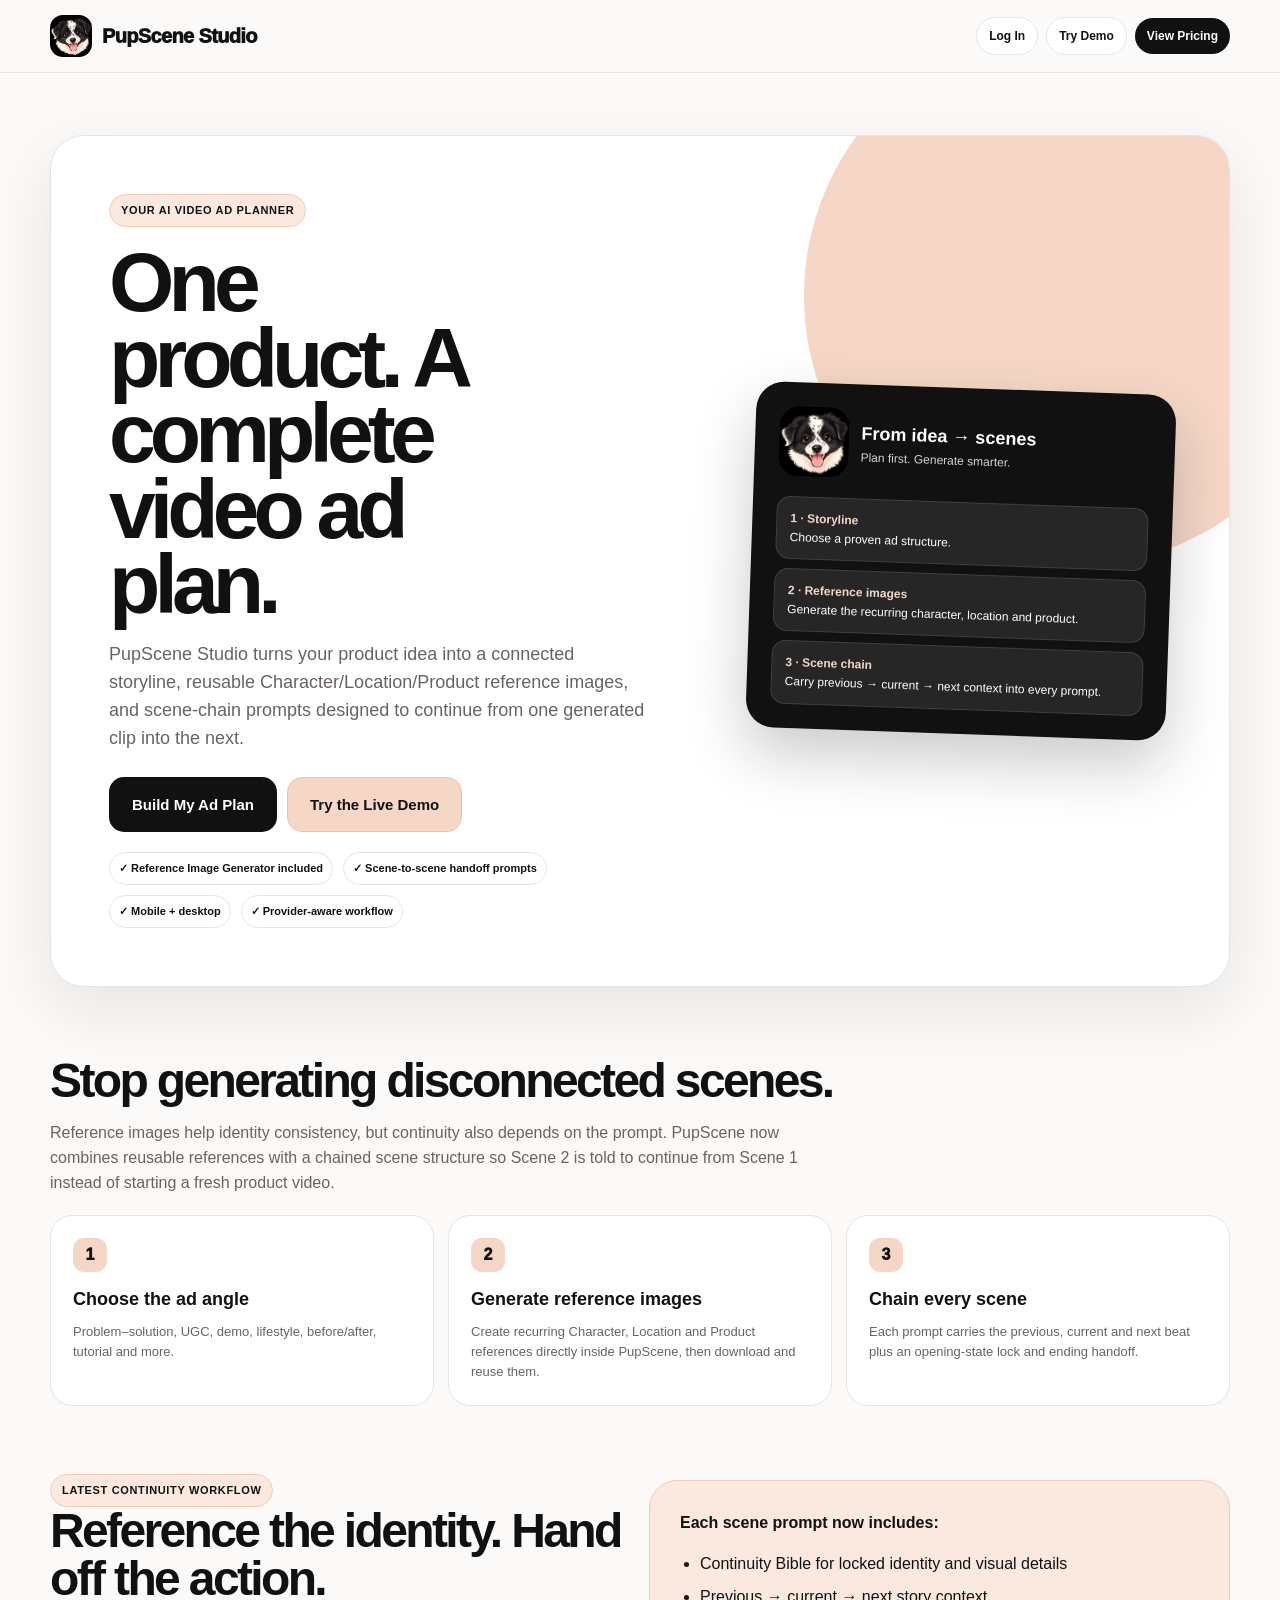
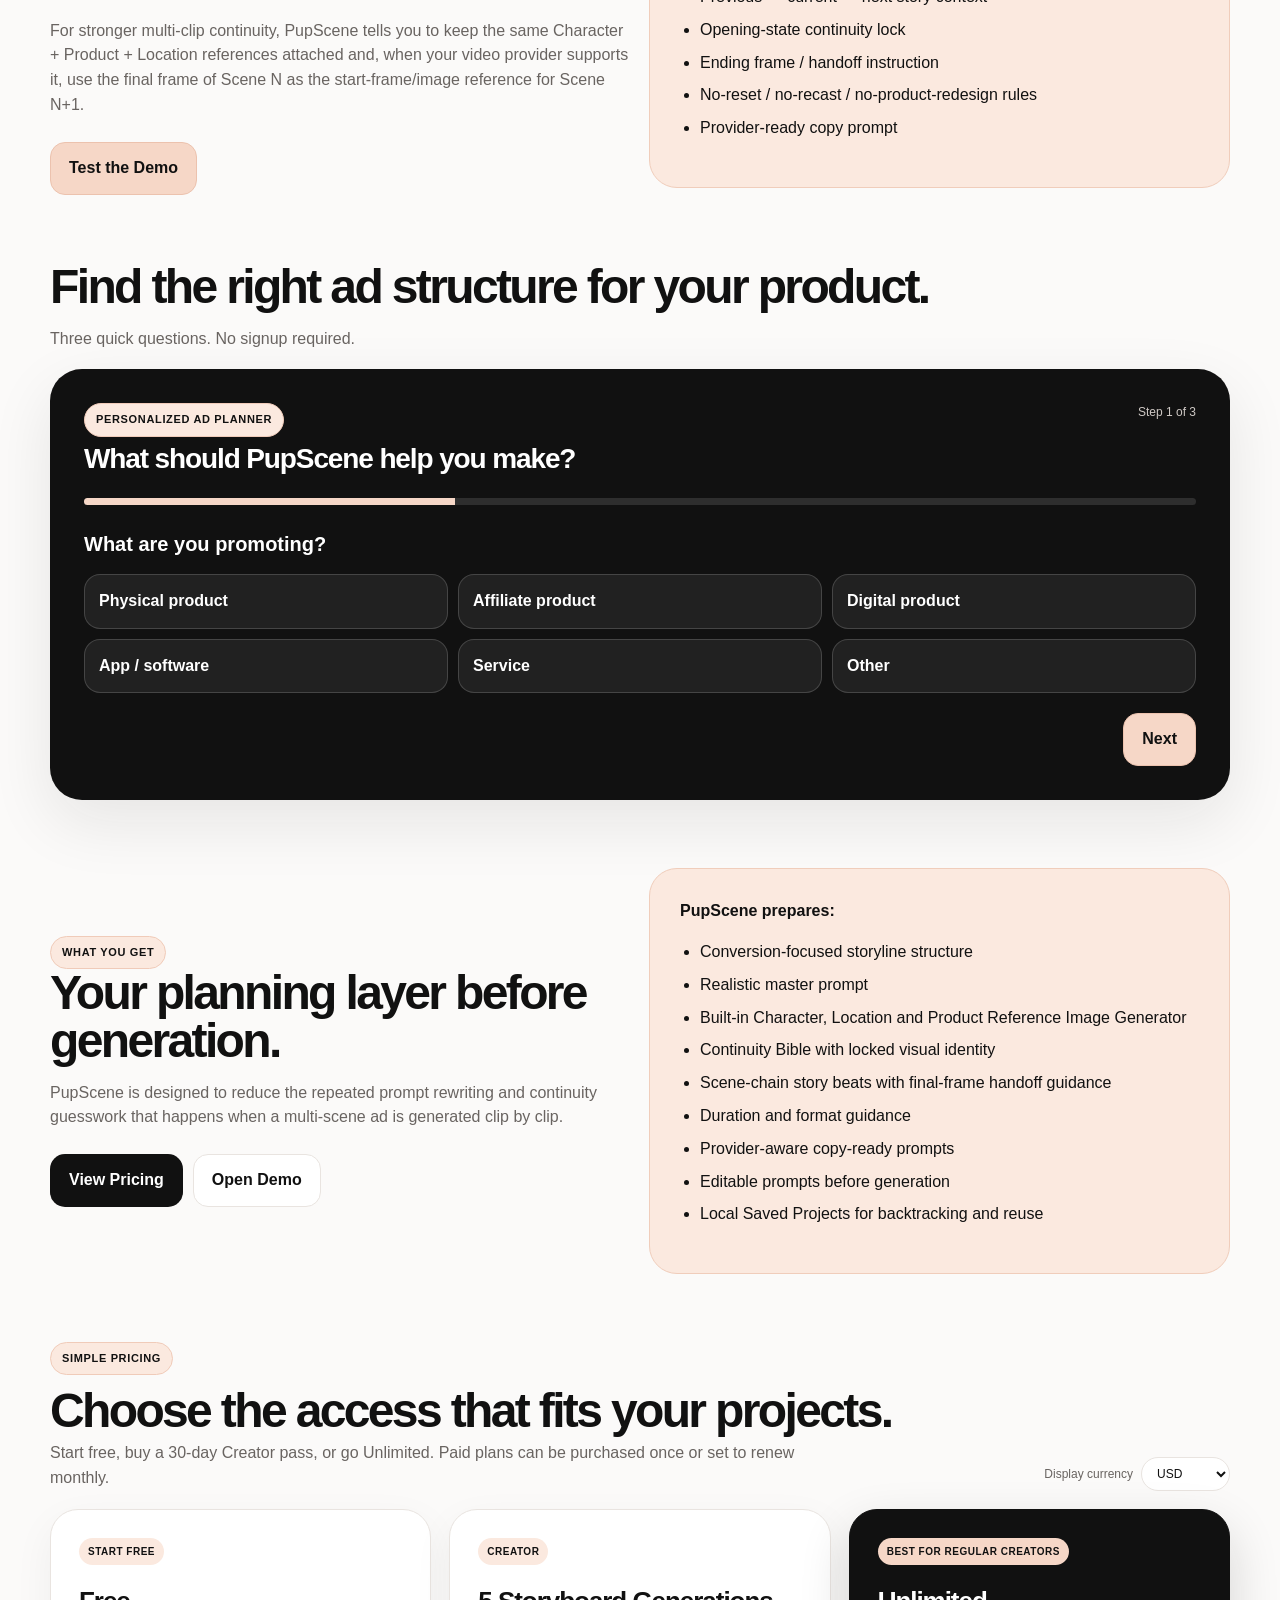
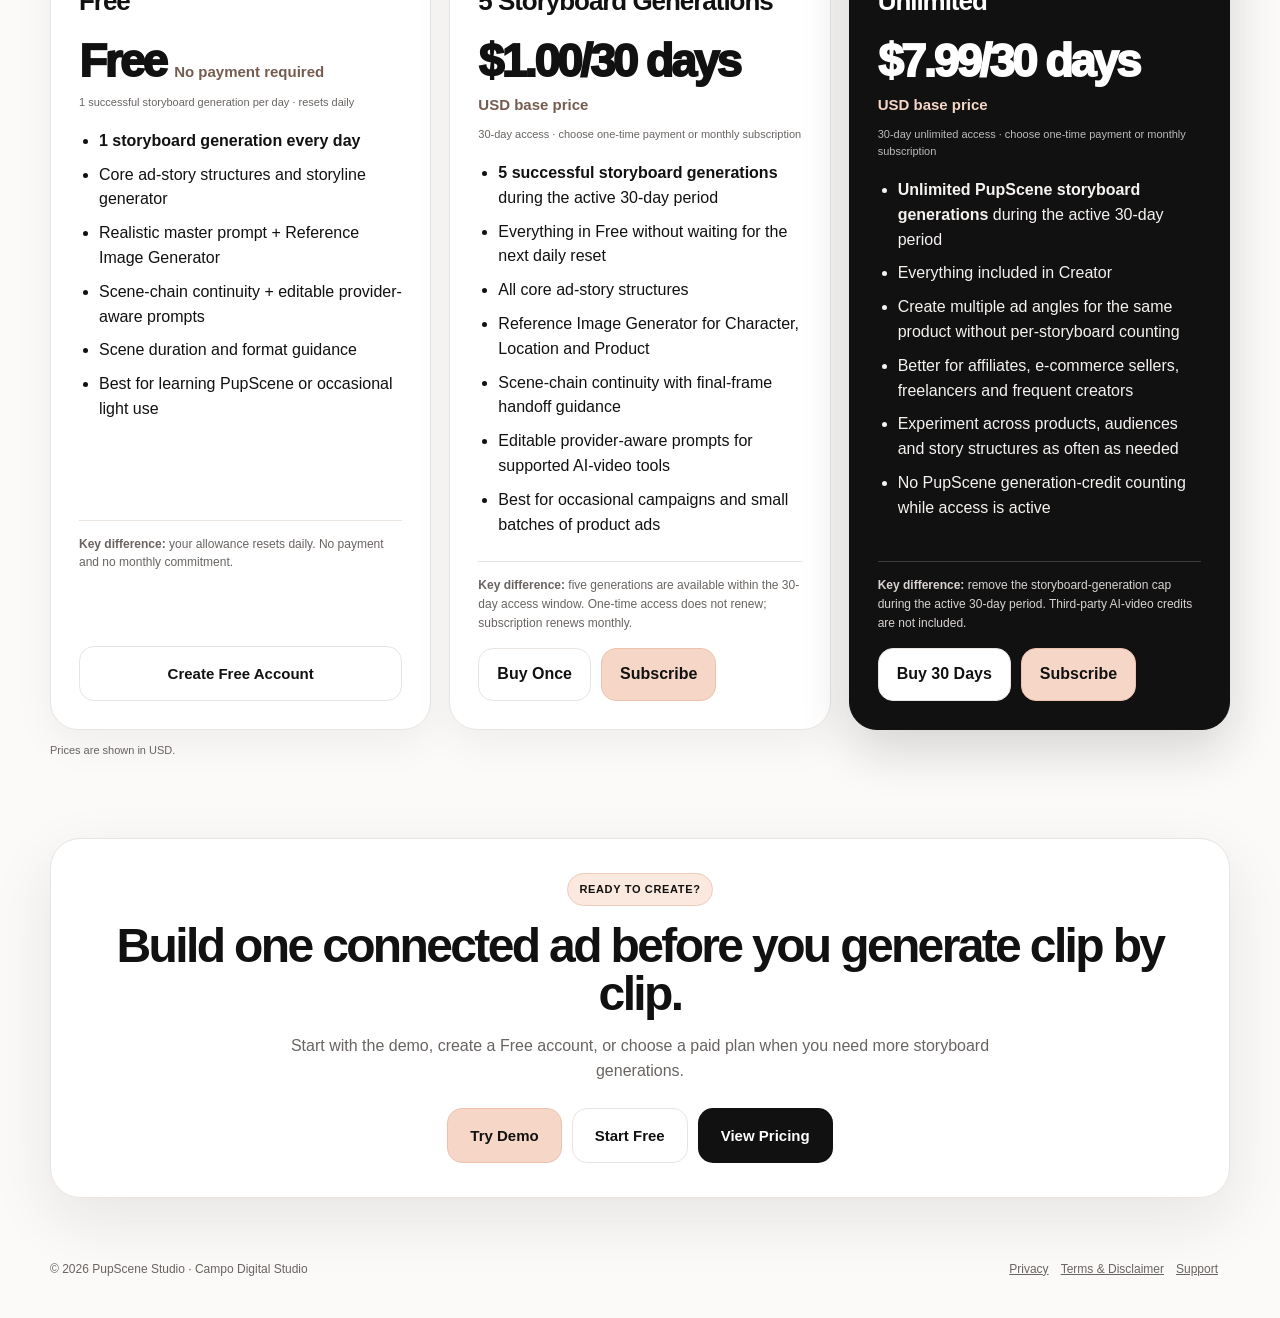
==== commit dad9e563: "Add files via upload" ====
--- a/index.html
+++ b/index.html
@@ -4,25 +4,27 @@
 <meta charset="utf-8"><meta name="viewport" content="width=device-width,initial-scale=1">
 <meta name="theme-color" content="#f6d7c7">
 <title>PupScene Studio — AI Video Ad Planner</title>
-<meta name="description" content="Turn one product idea into a connected AI video ad plan with storylines, master prompts, continuity guidance and provider-ready scene prompts.">
+<meta name="description" content="Turn one product idea into a connected AI video ad plan with reusable reference images, scene-chain continuity and provider-ready prompts.">
 <link rel="icon" href="assets/favicon.png"><link rel="stylesheet" href="assets/styles.css">
 </head>
 <body>
 <nav class="nav"><div class="container navin">
   <a class="brand" href="index.html" style="text-decoration:none"><img src="assets/pupscene-logo.webp" alt="PupScene Studio puppy logo"><span>PupScene Studio</span></a>
-  <div class="navlinks"><a class="ghost" href="https://demo.pupscenestudio.site" target="_blank" rel="noopener">Try Demo</a><a class="primary" href="#pricing">View Pricing</a></div>
+  <div class="navlinks"><a class="ghost" href="https://www.pupscenestudio.site/login.html">Log In</a><a class="ghost" href="https://demo.pupscenestudio.site" target="_blank" rel="noopener">Try Demo</a><a class="primary" href="#pricing">View Pricing</a></div>
 </div></nav>
 <main>
 <section class="hero"><div class="container"><div class="heroCard">
-  <div class="heroCopy"><span class="eyebrow">Your AI Video Ad Planner</span><h1>One product. A complete video ad plan.</h1><p class="lead">PupScene Studio turns your product idea into a connected storyline, realistic master prompt, continuity plan and copy-ready scenes for the AI video tool you choose.</p>
+  <div class="heroCopy"><span class="eyebrow">Your AI Video Ad Planner</span><h1>One product. A complete video ad plan.</h1><p class="lead">PupScene Studio turns your product idea into a connected storyline, reusable Character/Location/Product reference images, and scene-chain prompts designed to continue from one generated clip into the next.</p>
     <div class="ctas"><a class="btn primary big" href="#planner">Build My Ad Plan</a><a class="btn peach big" href="https://demo.pupscenestudio.site" target="_blank" rel="noopener">Try the Live Demo</a></div>
-    <div class="trust"><span>✓ No AI credits used inside PupScene</span><span>✓ Mobile + desktop</span><span>✓ Provider-aware prompts</span></div>
+    <div class="trust"><span>✓ Reference Image Generator included</span><span>✓ Scene-to-scene handoff prompts</span><span>✓ Mobile + desktop</span><span>✓ Provider-aware workflow</span></div>
   </div>
-  <div class="heroVisual"><div class="visualCard"><div class="visualTop"><img src="assets/pupscene-logo.webp" alt="PupScene logo"><div><b>From idea → scenes</b><div style="font-size:12px;color:#d8d3d0">Plan first. Generate smarter.</div></div></div><div class="flow"><div><strong>1 · Storyline</strong><br>Choose a proven ad structure.</div><div><strong>2 · Continuity</strong><br>Lock character, product and location.</div><div><strong>3 · Scene prompts</strong><br>Prepare each shot for your AI video tool.</div></div></div></div>
+  <div class="heroVisual"><div class="visualCard"><div class="visualTop"><img src="assets/pupscene-logo.webp" alt="PupScene logo"><div><b>From idea → scenes</b><div style="font-size:12px;color:#d8d3d0">Plan first. Generate smarter.</div></div></div><div class="flow"><div><strong>1 · Storyline</strong><br>Choose a proven ad structure.</div><div><strong>2 · Reference images</strong><br>Generate the recurring character, location and product.</div><div><strong>3 · Scene chain</strong><br>Carry previous → current → next context into every prompt.</div></div></div></div>
 </div></div></section>
 
-<section class="section"><div class="container"><h2>Stop generating disconnected scenes.</h2><p class="sub">AI video tools can generate beautiful clips. PupScene helps you decide what the ad should say, what should happen in each scene, and what must stay consistent from the first shot to the CTA.</p>
-<div class="grid3"><div class="feature"><div class="num">1</div><h3>Choose the ad angle</h3><p>Problem–solution, UGC, demo, lifestyle, before/after, tutorial and more.</p></div><div class="feature"><div class="num">2</div><h3>Build continuity</h3><p>Plan the same character, product, location, wardrobe, lighting and visual language.</p></div><div class="feature"><div class="num">3</div><h3>Generate with your tool</h3><p>Copy provider-aware prompts into Google Flow, Canva, Higgsfield or Runway.</p></div></div></div></section>
+<section class="section"><div class="container"><h2>Stop generating disconnected scenes.</h2><p class="sub">Reference images help identity consistency, but continuity also depends on the prompt. PupScene now combines reusable references with a chained scene structure so Scene 2 is told to continue from Scene 1 instead of starting a fresh product video.</p>
+<div class="grid3"><div class="feature"><div class="num">1</div><h3>Choose the ad angle</h3><p>Problem–solution, UGC, demo, lifestyle, before/after, tutorial and more.</p></div><div class="feature"><div class="num">2</div><h3>Generate reference images</h3><p>Create recurring Character, Location and Product references directly inside PupScene, then download and reuse them.</p></div><div class="feature"><div class="num">3</div><h3>Chain every scene</h3><p>Each prompt carries the previous, current and next beat plus an opening-state lock and ending handoff.</p></div></div></div></section>
+
+<section class="section"><div class="container split"><div><span class="eyebrow">Latest continuity workflow</span><h2>Reference the identity. Hand off the action.</h2><p class="sub">For stronger multi-clip continuity, PupScene tells you to keep the same Character + Product + Location references attached and, when your video provider supports it, use the final frame of Scene N as the start-frame/image reference for Scene N+1.</p><div class="ctas"><a class="btn peach" href="https://demo.pupscenestudio.site" target="_blank" rel="noopener">Test the Demo</a></div></div><div class="proof"><b>Each scene prompt now includes:</b><ul><li>Continuity Bible for locked identity and visual details</li><li>Previous → current → next story context</li><li>Opening-state continuity lock</li><li>Ending frame / handoff instruction</li><li>No-reset / no-recast / no-product-redesign rules</li><li>Provider-ready copy prompt</li></ul></div></div></section>
 
 <section id="planner" class="section"><div class="container"><h2>Find the right ad structure for your product.</h2><p class="sub">Three quick questions. No signup required.</p>
 <div class="quiz" id="quiz"><div class="quizHead"><div><span class="eyebrow" style="color:#111">Personalized ad planner</span><h3>What should PupScene help you make?</h3></div><div id="stepLabel" style="font-size:12px;color:#cfc9c5">Step 1 of 3</div></div><div class="progress"><span id="progressBar"></span></div>
@@ -33,7 +35,7 @@
 <div class="result" id="result"><span class="eyebrow">Your recommended structure</span><h3 id="resultTitle">Problem → Solution → Payoff</h3><p id="resultCopy"></p><div class="resultScenes"><div><b>Scene 1 · Hook</b><br><span id="s1"></span></div><div><b>Scene 2 · Product</b><br><span id="s2"></span></div><div><b>Scene 3 · Payoff</b><br><span id="s3"></span></div></div><div class="ctas"><a class="btn primary" href="https://demo.pupscenestudio.site" target="_blank" rel="noopener">Try This in the Demo</a><a class="btn ghost" href="#pricing">View Pricing</a></div></div>
 </div></div></section>
 
-<section class="section"><div class="container split"><div><span class="eyebrow">What you get</span><h2>Your planning layer before generation.</h2><p class="sub">PupScene is designed to reduce the repeated prompt rewriting and continuity guesswork that happens when a multi-scene ad is generated clip by clip.</p><div class="ctas"><a class="btn primary" href="#pricing">View Pricing</a><a class="btn ghost" href="https://demo.pupscenestudio.site" target="_blank" rel="noopener">Open Demo</a></div></div><div class="proof"><b>PupScene prepares:</b><ul><li>Conversion-focused storyline structure</li><li>Realistic master prompt</li><li>Character, location and product continuity</li><li>Scene-by-scene story beats</li><li>Duration and format guidance</li><li>Provider-aware copy-ready prompts</li><li>Editable prompts before generation</li></ul></div></div></section>
+<section class="section"><div class="container split"><div><span class="eyebrow">What you get</span><h2>Your planning layer before generation.</h2><p class="sub">PupScene is designed to reduce the repeated prompt rewriting and continuity guesswork that happens when a multi-scene ad is generated clip by clip.</p><div class="ctas"><a class="btn primary" href="#pricing">View Pricing</a><a class="btn ghost" href="https://demo.pupscenestudio.site" target="_blank" rel="noopener">Open Demo</a></div></div><div class="proof"><b>PupScene prepares:</b><ul><li>Conversion-focused storyline structure</li><li>Realistic master prompt</li><li>Built-in Character, Location and Product Reference Image Generator</li><li>Continuity Bible with locked visual identity</li><li>Scene-chain story beats with final-frame handoff guidance</li><li>Duration and format guidance</li><li>Provider-aware copy-ready prompts</li><li>Editable prompts before generation</li><li>Local Saved Projects for backtracking and reuse</li></ul></div></div></section>
 
 
 <section id="pricing" class="section"><div class="container">
@@ -43,15 +45,15 @@
       <span class="planTag">Start free</span><h3>Free</h3>
       <div class="priceLine"><span class="priceMain" data-plan-local="free-daily">Free</span><span class="priceLocal" data-plan-base="free-daily">No payment required</span></div>
       <div class="priceBase">1 successful storyboard generation per day · resets daily</div>
-      <ul><li><b>1 storyboard generation every day</b></li><li>Core ad-story structures and storyline generator</li><li>Realistic master prompt and continuity planning</li><li>Editable provider-aware scene prompts</li><li>Scene duration and format guidance</li><li>Best for learning PupScene or occasional light use</li></ul>
+      <ul><li><b>1 storyboard generation every day</b></li><li>Core ad-story structures and storyline generator</li><li>Realistic master prompt + Reference Image Generator</li><li>Scene-chain continuity + editable provider-aware prompts</li><li>Scene duration and format guidance</li><li>Best for learning PupScene or occasional light use</li></ul>
       <div class="priceDiff"><b>Key difference:</b> your allowance resets daily. No payment and no monthly commitment.</div>
-      <a class="btn ghost big" data-main-checkout href="https://www.pupscenestudio.site/checkout.html?plan=free-daily&billingType=free">Start Free</a>
+      <a class="btn ghost big" data-main-checkout href="https://www.pupscenestudio.site/signup.html?next=index.html">Create Free Account</a>
     </article>
     <article class="priceCard">
       <span class="planTag">Creator</span><h3>5 Storyboard Generations</h3>
       <div class="priceLine"><span class="priceMain" data-plan-local="five-monthly">US$1.00 / 30 days</span><span class="priceLocal" data-plan-base="five-monthly">USD base price</span></div>
       <div class="priceBase">30-day access · choose one-time payment or monthly subscription</div>
-      <ul><li><b>5 successful storyboard generations</b> during the active 30-day period</li><li>Everything in Free without waiting for the next daily reset</li><li>All core ad-story structures</li><li>Realistic master prompt + character/product/location continuity</li><li>Editable provider-aware prompts for supported AI-video tools</li><li>Best for occasional campaigns and small batches of product ads</li></ul>
+      <ul><li><b>5 successful storyboard generations</b> during the active 30-day period</li><li>Everything in Free without waiting for the next daily reset</li><li>All core ad-story structures</li><li>Reference Image Generator for Character, Location and Product</li><li>Scene-chain continuity with final-frame handoff guidance</li><li>Editable provider-aware prompts for supported AI-video tools</li><li>Best for occasional campaigns and small batches of product ads</li></ul>
       <div class="priceDiff"><b>Key difference:</b> five generations are available within the 30-day access window. One-time access does not renew; subscription renews monthly.</div>
       <div class="ctas" style="margin-top:16px"><a class="btn ghost" data-main-checkout href="https://www.pupscenestudio.site/checkout.html?plan=five-monthly&billingType=one-time">Buy Once</a><a class="btn peach" data-main-checkout href="https://www.pupscenestudio.site/checkout.html?plan=five-monthly&billingType=subscription">Subscribe</a></div>
     </article>
@@ -67,7 +69,7 @@
   <p class="pricingNote" data-local-note>Choose a currency to recalculate paid offers using the latest available exchange rate. Final charged amount is confirmed by the payment provider.</p>
 </div></section>
 
-<section class="section"><div class="container"><div class="finalCta"><span class="eyebrow">Ready to create?</span><h2 style="margin-top:16px">Plan the ad before you spend AI credits.</h2><p class="sub" style="margin-left:auto;margin-right:auto">Start with the demo, or purchase PupScene Studio and build your next product campaign from one connected plan.</p><div class="ctas" style="justify-content:center"><a class="btn peach big" href="https://demo.pupscenestudio.site" target="_blank" rel="noopener">Try Demo</a><a class="btn primary big" href="#pricing">View Pricing</a></div></div></div></section>
+<section class="section"><div class="container"><div class="finalCta"><span class="eyebrow">Ready to create?</span><h2 style="margin-top:16px">Build one connected ad before you generate clip by clip.</h2><p class="sub" style="margin-left:auto;margin-right:auto">Start with the demo, create a Free account, or choose a paid plan when you need more storyboard generations.</p><div class="ctas" style="justify-content:center"><a class="btn peach big" href="https://demo.pupscenestudio.site" target="_blank" rel="noopener">Try Demo</a><a class="btn ghost big" href="https://www.pupscenestudio.site/signup.html?next=index.html">Start Free</a><a class="btn primary big" href="#pricing">View Pricing</a></div></div></div></section>
 </main>
 <footer><div class="container foot"><div>© 2026 PupScene Studio · Campo Digital Studio</div><div><a href="https://www.pupscenestudio.site/privacy.html">Privacy</a><a href="https://www.pupscenestudio.site/terms.html">Terms & Disclaimer</a><a href="mailto:support@pupscenestudio.site">Support</a></div></div></footer>
 <script>
--- a/assets/styles.css
+++ b/assets/styles.css
@@ -1,8 +1,8 @@
 
 :root{--black:#111;--white:#fff;--off:#fbfaf9;--peach:#f6d7c7;--peach2:#fbe9df;--peach3:#efbda5;--muted:#696461;--line:#e9e4e0;--shadow:0 22px 64px rgba(17,17,17,.09);--radius:26px;--success:#226a45}
-*{box-sizing:border-box}html{scroll-behavior:smooth}body{margin:0;background:var(--off);color:var(--black);font-family:Inter,ui-sans-serif,-apple-system,BlinkMacSystemFont,"Segoe UI",sans-serif;line-height:1.55}a{color:inherit}button,input,select,textarea{font:inherit}.container{width:min(1180px,calc(100% - 32px));margin:auto}.nav{position:sticky;top:0;z-index:50;background:rgba(251,250,249,.92);backdrop-filter:blur(18px);border-bottom:1px solid var(--line)}.navin{min-height:72px;display:flex;align-items:center;justify-content:space-between;gap:18px}.brand{display:flex;align-items:center;gap:10px;font-weight:950;letter-spacing:-.04em}.brand img{width:42px;height:42px;border-radius:13px;object-fit:cover}.brand span{font-size:20px}.navlinks{display:flex;align-items:center;gap:8px;flex-wrap:wrap}.navlinks a{text-decoration:none;font-size:12px;font-weight:850;padding:9px 12px;border-radius:999px}.navlinks .primary{background:var(--black);color:#fff}.navlinks .ghost{border:1px solid var(--line);background:#fff}.hero{padding:62px 0 36px}.heroCard{position:relative;overflow:hidden;background:#fff;border:1px solid var(--line);border-radius:34px;box-shadow:var(--shadow);padding:58px;display:grid;grid-template-columns:1.05fr .95fr;gap:36px;align-items:center}.heroCard:after{content:"";position:absolute;width:540px;height:540px;border-radius:50%;background:var(--peach);right:-115px;top:-110px}.heroCopy,.heroVisual{position:relative;z-index:2}.eyebrow{display:inline-flex;padding:7px 11px;border-radius:999px;background:var(--peach2);border:1px solid #f0cbb9;font-size:11px;font-weight:900;text-transform:uppercase;letter-spacing:.06em}.hero h1{font-size:clamp(48px,7vw,84px);line-height:.9;letter-spacing:-.07em;margin:18px 0 18px;max-width:9ch}.lead{font-size:18px;color:var(--muted);max-width:650px}.ctas{display:flex;gap:10px;flex-wrap:wrap;margin-top:24px}.btn{appearance:none;border:1px solid transparent;border-radius:15px;padding:13px 18px;font-weight:900;text-decoration:none;display:inline-flex;align-items:center;justify-content:center;gap:8px;cursor:pointer;transition:.18s}.btn:hover{transform:translateY(-1px)}.btn.primary{background:var(--black);color:#fff}.btn.peach{background:var(--peach);border-color:#ecc2ae;color:var(--black)}.btn.ghost{background:#fff;border-color:var(--line);color:var(--black)}.btn.big{padding:15px 22px;font-size:15px}.trust{display:flex;gap:10px;flex-wrap:wrap;margin-top:20px}.trust span{font-size:11px;font-weight:800;background:#fff;border:1px solid var(--line);border-radius:999px;padding:7px 9px}.visualCard{max-width:420px;margin-left:auto;background:var(--black);color:#fff;padding:24px;border-radius:28px;box-shadow:0 26px 60px rgba(17,17,17,.22);transform:rotate(2deg)}.visualTop{display:flex;align-items:center;gap:12px}.visualTop img{width:70px;height:70px;border-radius:20px}.visualTop b{font-size:18px}.flow{display:grid;gap:9px;margin-top:20px}.flow div{padding:12px 13px;background:rgba(255,255,255,.09);border:1px solid rgba(255,255,255,.12);border-radius:14px;font-size:12px}.flow strong{color:var(--peach)}.section{padding:34px 0}.section h2{font-size:clamp(30px,4vw,48px);letter-spacing:-.055em;line-height:1;margin:0 0 12px}.sub{color:var(--muted);max-width:760px}.grid3{display:grid;grid-template-columns:repeat(3,1fr);gap:14px;margin-top:20px}.feature{background:#fff;border:1px solid var(--line);border-radius:22px;padding:22px}.feature .num{width:34px;height:34px;border-radius:11px;background:var(--peach);display:grid;place-items:center;font-weight:950;margin-bottom:14px}.feature h3{margin:0 0 8px;font-size:18px}.feature p{margin:0;color:var(--muted);font-size:13px}.quiz{background:var(--black);color:#fff;border-radius:32px;padding:34px;margin-top:18px;box-shadow:var(--shadow)}.quizHead{display:flex;justify-content:space-between;gap:20px;align-items:flex-start}.quizHead h3{margin:0;font-size:28px;letter-spacing:-.04em}.progress{height:7px;background:rgba(255,255,255,.12);border-radius:99px;margin:18px 0 24px;overflow:hidden}.progress span{display:block;height:100%;background:var(--peach);width:25%;transition:.25s}.qstep{display:none}.qstep.active{display:block}.qstep h4{font-size:20px;margin:0 0 14px}.options{display:grid;grid-template-columns:repeat(2,minmax(0,1fr));gap:10px}.option{border:1px solid rgba(255,255,255,.16);background:rgba(255,255,255,.07);color:#fff;border-radius:16px;padding:14px;text-align:left;font-weight:800;cursor:pointer}.option:hover,.option.selected{background:var(--peach);color:var(--black);border-color:var(--peach)}.quiz input{width:100%;padding:14px;border-radius:14px;border:1px solid rgba(255,255,255,.18);background:#fff;color:#111}.quizNav{display:flex;justify-content:space-between;gap:10px;margin-top:20px}.result{display:none;background:var(--peach);color:var(--black);border-radius:22px;padding:22px;margin-top:22px}.result.show{display:block}.result h3{margin:0 0 8px;font-size:26px}.resultScenes{display:grid;grid-template-columns:repeat(3,1fr);gap:8px;margin-top:14px}.resultScenes div{background:rgba(255,255,255,.68);border:1px solid rgba(17,17,17,.09);padding:12px;border-radius:14px;font-size:12px}.split{display:grid;grid-template-columns:1fr 1fr;gap:18px;align-items:center}.proof{background:var(--peach2);border:1px solid #f0cdbb;border-radius:28px;padding:30px}.proof ul{padding-left:20px}.proof li+li{margin-top:8px}.finalCta{background:#fff;border:1px solid var(--line);border-radius:30px;padding:34px;text-align:center;box-shadow:var(--shadow)}footer{padding:28px 0 40px;color:var(--muted);font-size:12px}.foot{display:flex;justify-content:space-between;gap:18px;flex-wrap:wrap}.foot a{margin-right:12px}.pageHero{padding:50px 0 22px}.pageCard{background:#fff;border:1px solid var(--line);border-radius:30px;padding:36px;box-shadow:var(--shadow)}.pageCard h1{font-size:clamp(38px,6vw,64px);letter-spacing:-.06em;line-height:.95;margin:10px 0 14px}.checkout{display:grid;grid-template-columns:1.05fr .95fr;gap:18px;padding:20px 0 50px}.panel{background:#fff;border:1px solid var(--line);border-radius:26px;padding:26px;box-shadow:0 14px 45px rgba(17,17,17,.05)}.field{display:grid;gap:7px;margin-bottom:14px}.field label{font-size:12px;font-weight:900}.field input{width:100%;padding:13px;border:1px solid var(--line);border-radius:14px}.payopts{display:grid;gap:10px}.payopt{display:flex;align-items:flex-start;gap:12px;border:1px solid var(--line);border-radius:16px;padding:14px;cursor:pointer}.payopt.active{border-color:var(--black);box-shadow:0 0 0 3px var(--peach2)}.payopt input{margin-top:4px}.payopt b{display:block}.payopt small{color:var(--muted)}.badge{display:inline-block;background:var(--peach2);border:1px solid #f0cdbb;border-radius:999px;padding:4px 7px;font-size:9px;font-weight:900;text-transform:uppercase;margin-left:6px}.summary{position:sticky;top:90px}.summaryLogo{display:flex;align-items:center;gap:12px}.summaryLogo img{width:62px;height:62px;border-radius:18px}.notice{padding:12px 14px;border-radius:14px;background:var(--peach2);border:1px solid #f0cdbb;color:#59453c;font-size:12px;margin-top:14px}.secure{display:flex;align-items:center;gap:8px;color:var(--muted);font-size:11px;margin-top:12px}.thank{text-align:center;padding:44px 0 54px}.thankCard{background:#fff;border:1px solid var(--line);border-radius:34px;padding:40px;box-shadow:var(--shadow);max-width:900px;margin:auto}.thankLogo{width:90px;height:90px;border-radius:26px}.thank h1{font-size:clamp(42px,6vw,70px);letter-spacing:-.06em;line-height:.95;margin:20px auto 14px}.encourage{font-size:18px;color:var(--muted);max-width:700px;margin:0 auto}.installGrid{display:grid;grid-template-columns:.85fr 1.15fr;gap:20px;margin-top:30px;text-align:left}.qrbox{background:var(--peach);border-radius:24px;padding:22px;text-align:center}.qrbox img{width:min(240px,100%);border-radius:12px}.installBox{border:1px solid var(--line);border-radius:24px;padding:24px}.installBox h3{margin-top:0}.installHelp{font-size:12px;color:var(--muted);margin-top:14px}.deviceNote{display:inline-flex;padding:6px 9px;border-radius:999px;background:var(--peach2);font-size:10px;font-weight:900;margin-bottom:10px}
+*{box-sizing:border-box}html{scroll-behavior:smooth}body{margin:0;background:var(--off);color:var(--black);font-family:Inter,ui-sans-serif,-apple-system,BlinkMacSystemFont,"Segoe UI",sans-serif;line-height:1.55}a{color:inherit}button,input,select,textarea{font:inherit}.container{width:min(1180px,calc(100% - 32px));margin:auto}.nav{position:sticky;top:0;z-index:50;background:rgba(251,250,249,.92);backdrop-filter:blur(18px);border-bottom:1px solid var(--line)}.navin{min-height:72px;display:flex;align-items:center;justify-content:space-between;gap:18px}.brand{display:flex;align-items:center;gap:10px;font-weight:950;letter-spacing:-.04em}.brand img{width:42px;height:42px;border-radius:13px;object-fit:cover}.brand span{font-size:20px}.navlinks{display:flex;align-items:center;gap:8px;flex-wrap:wrap}.navlinks a{text-decoration:none;font-size:12px;font-weight:850;padding:9px 12px;border-radius:999px}.navlinks .primary{background:var(--black);color:#fff}.navlinks .ghost{border:1px solid var(--line);background:#fff}.hero{padding:62px 0 36px}.heroCard{position:relative;overflow:hidden;background:#fff;border:1px solid var(--line);border-radius:34px;box-shadow:var(--shadow);padding:58px;display:grid;grid-template-columns:1.05fr .95fr;gap:36px;align-items:center}.heroCard:after{content:"";position:absolute;width:540px;height:540px;border-radius:50%;background:var(--peach);right:-115px;top:-110px}.heroCopy,.heroVisual{position:relative;z-index:2}.eyebrow{display:inline-flex;padding:7px 11px;border-radius:999px;background:var(--peach2);border:1px solid #f0cbb9;font-size:11px;font-weight:900;text-transform:uppercase;letter-spacing:.06em}.hero h1{font-size:clamp(48px,7vw,84px);line-height:.9;letter-spacing:-.07em;margin:18px 0 18px;max-width:9ch}.lead{font-size:18px;color:var(--muted);max-width:650px}.ctas{display:flex;gap:10px;flex-wrap:wrap;margin-top:24px}.btn{appearance:none;border:1px solid transparent;border-radius:15px;padding:13px 18px;font-weight:900;text-decoration:none;display:inline-flex;align-items:center;justify-content:center;gap:8px;cursor:pointer;transition:.18s}.btn:hover{transform:translateY(-1px)}.btn.primary{background:var(--black);color:#fff}.btn.peach{background:var(--peach);border-color:#ecc2ae;color:var(--black)}.btn.ghost{background:#fff;border-color:var(--line);color:var(--black)}.btn.big{padding:15px 22px;font-size:15px}.trust{display:flex;gap:10px;flex-wrap:wrap;margin-top:20px}.trust span{font-size:11px;font-weight:800;background:#fff;border:1px solid var(--line);border-radius:999px;padding:7px 9px}.visualCard{max-width:420px;margin-left:auto;background:var(--black);color:#fff;padding:24px;border-radius:28px;box-shadow:0 26px 60px rgba(17,17,17,.22);transform:rotate(2deg)}.visualTop{display:flex;align-items:center;gap:12px}.visualTop img{width:70px;height:70px;border-radius:20px}.visualTop b{font-size:18px}.flow{display:grid;gap:9px;margin-top:20px}.flow div{padding:12px 13px;background:rgba(255,255,255,.09);border:1px solid rgba(255,255,255,.12);border-radius:14px;font-size:12px}.flow strong{color:var(--peach)}.section{padding:34px 0}.section h2{font-size:clamp(30px,4vw,48px);letter-spacing:-.055em;line-height:1;margin:0 0 12px}.sub{color:var(--muted);max-width:760px}.grid3{display:grid;grid-template-columns:repeat(3,1fr);gap:14px;margin-top:20px}.feature{background:#fff;border:1px solid var(--line);border-radius:22px;padding:22px}.feature .num{width:34px;height:34px;border-radius:11px;background:var(--peach);display:grid;place-items:center;font-weight:950;margin-bottom:14px}.feature h3{margin:0 0 8px;font-size:18px}.feature p{margin:0;color:var(--muted);font-size:13px}.quiz{background:var(--black);color:#fff;border-radius:32px;padding:34px;margin-top:18px;box-shadow:var(--shadow)}.quizHead{display:flex;justify-content:space-between;gap:20px;align-items:flex-start}.quizHead h3{margin:0;font-size:28px;letter-spacing:-.04em}.progress{height:7px;background:rgba(255,255,255,.12);border-radius:99px;margin:18px 0 24px;overflow:hidden}.progress span{display:block;height:100%;background:var(--peach);width:25%;transition:.25s}.qstep{display:none}.qstep.active{display:block}.qstep h4{font-size:20px;margin:0 0 14px}.options{display:grid;grid-template-columns:repeat(3,minmax(0,1fr));gap:10px}.option{border:1px solid rgba(255,255,255,.16);background:rgba(255,255,255,.07);color:#fff;border-radius:16px;padding:14px;text-align:left;font-weight:800;cursor:pointer}.option:hover,.option.selected{background:var(--peach);color:var(--black);border-color:var(--peach)}.quiz input{width:100%;padding:14px;border-radius:14px;border:1px solid rgba(255,255,255,.18);background:#fff;color:#111}.quizNav{display:flex;justify-content:space-between;gap:10px;margin-top:20px}.result{display:none;background:var(--peach);color:var(--black);border-radius:22px;padding:22px;margin-top:22px}.result.show{display:block}.result h3{margin:0 0 8px;font-size:26px}.resultScenes{display:grid;grid-template-columns:repeat(3,1fr);gap:8px;margin-top:14px}.resultScenes div{background:rgba(255,255,255,.68);border:1px solid rgba(17,17,17,.09);padding:12px;border-radius:14px;font-size:12px}.split{display:grid;grid-template-columns:1fr 1fr;gap:18px;align-items:center}.proof{background:var(--peach2);border:1px solid #f0cdbb;border-radius:28px;padding:30px}.proof ul{padding-left:20px}.proof li+li{margin-top:8px}.finalCta{background:#fff;border:1px solid var(--line);border-radius:30px;padding:34px;text-align:center;box-shadow:var(--shadow)}footer{padding:28px 0 40px;color:var(--muted);font-size:12px}.foot{display:flex;justify-content:space-between;gap:18px;flex-wrap:wrap}.foot a{margin-right:12px}.pageHero{padding:50px 0 22px}.pageCard{background:#fff;border:1px solid var(--line);border-radius:30px;padding:36px;box-shadow:var(--shadow)}.pageCard h1{font-size:clamp(38px,6vw,64px);letter-spacing:-.06em;line-height:.95;margin:10px 0 14px}.checkout{display:grid;grid-template-columns:1.05fr .95fr;gap:18px;padding:20px 0 50px}.panel{background:#fff;border:1px solid var(--line);border-radius:26px;padding:26px;box-shadow:0 14px 45px rgba(17,17,17,.05)}.field{display:grid;gap:7px;margin-bottom:14px}.field label{font-size:12px;font-weight:900}.field input{width:100%;padding:13px;border:1px solid var(--line);border-radius:14px}.payopts{display:grid;gap:10px}.payopt{display:flex;align-items:flex-start;gap:12px;border:1px solid var(--line);border-radius:16px;padding:14px;cursor:pointer}.payopt.active{border-color:var(--black);box-shadow:0 0 0 3px var(--peach2)}.payopt input{margin-top:4px}.payopt b{display:block}.payopt small{color:var(--muted)}.badge{display:inline-block;background:var(--peach2);border:1px solid #f0cdbb;border-radius:999px;padding:4px 7px;font-size:9px;font-weight:900;text-transform:uppercase;margin-left:6px}.summary{position:sticky;top:90px}.summaryLogo{display:flex;align-items:center;gap:12px}.summaryLogo img{width:62px;height:62px;border-radius:18px}.notice{padding:12px 14px;border-radius:14px;background:var(--peach2);border:1px solid #f0cdbb;color:#59453c;font-size:12px;margin-top:14px}.secure{display:flex;align-items:center;gap:8px;color:var(--muted);font-size:11px;margin-top:12px}.thank{text-align:center;padding:44px 0 54px}.thankCard{background:#fff;border:1px solid var(--line);border-radius:34px;padding:40px;box-shadow:var(--shadow);max-width:900px;margin:auto}.thankLogo{width:90px;height:90px;border-radius:26px}.thank h1{font-size:clamp(42px,6vw,70px);letter-spacing:-.06em;line-height:.95;margin:20px auto 14px}.encourage{font-size:18px;color:var(--muted);max-width:700px;margin:0 auto}.installGrid{display:grid;grid-template-columns:.85fr 1.15fr;gap:20px;margin-top:30px;text-align:left}.qrbox{background:var(--peach);border-radius:24px;padding:22px;text-align:center}.qrbox img{width:min(240px,100%);border-radius:12px}.installBox{border:1px solid var(--line);border-radius:24px;padding:24px}.installBox h3{margin-top:0}.installHelp{font-size:12px;color:var(--muted);margin-top:14px}.deviceNote{display:inline-flex;padding:6px 9px;border-radius:999px;background:var(--peach2);font-size:10px;font-weight:900;margin-bottom:10px}
 @media(max-width:860px){.heroCard{grid-template-columns:1fr;padding:38px 28px}.heroCard:after{width:450px;height:450px;right:-210px;top:180px}.visualCard{margin:0 auto;width:min(100%,440px)}.grid3,.split,.checkout,.installGrid{grid-template-columns:1fr}.summary{position:static}.options{grid-template-columns:1fr}.resultScenes{grid-template-columns:1fr}.navlinks .ghost{display:none}}
 @media(max-width:520px){.container{width:min(100% - 22px,1180px)}.navin{min-height:64px}.brand span{font-size:17px}.brand img{width:36px;height:36px}.navlinks a{padding:8px 10px}.hero{padding-top:24px}.heroCard{padding:28px 20px;border-radius:26px}.hero h1{font-size:50px}.lead{font-size:16px}.ctas .btn{width:100%}.section{padding:26px 0}.quiz{padding:22px 16px;border-radius:25px}.quizHead{display:block}.pageCard{padding:25px 20px}.checkout .panel{padding:20px}.thankCard{padding:28px 18px}.installBox .btn,.qrbox .btn{width:100%}.foot{display:block}.foot>div+div{margin-top:10px}}
 
-.pricingWrap{margin-top:24px}.pricingHead{display:flex;justify-content:space-between;align-items:end;gap:16px;margin-bottom:18px}.currencyControl{display:flex;align-items:center;gap:8px;font-size:12px;color:var(--muted)}.currencyControl select{border:1px solid var(--line);background:#fff;border-radius:999px;padding:8px 28px 8px 11px;font:inherit;color:var(--black)}.pricingGrid{display:grid;grid-template-columns:repeat(2,minmax(0,1fr));gap:18px}.priceCard{position:relative;background:#fff;border:1px solid var(--line);border-radius:28px;padding:28px;box-shadow:0 14px 42px rgba(17,17,17,.05);display:flex;flex-direction:column}.priceCard.featured{background:var(--black);color:#fff;border-color:var(--black);box-shadow:0 20px 50px rgba(17,17,17,.16)}.priceCard .planTag{display:inline-flex;align-self:flex-start;padding:6px 9px;border-radius:999px;background:var(--peach2);color:var(--black);font-size:10px;font-weight:900;text-transform:uppercase;letter-spacing:.05em}.priceCard.featured .planTag{background:var(--peach)}.priceCard h3{font-size:26px;letter-spacing:-.04em;margin:16px 0 6px}.priceLine{display:flex;align-items:end;gap:9px;flex-wrap:wrap;margin:10px 0}.priceMain{font-size:46px;font-weight:950;letter-spacing:-.06em;line-height:1}.priceLocal{font-size:15px;font-weight:850;color:#765c50}.featured .priceLocal{color:var(--peach)}.priceBase{font-size:11px;color:var(--muted)}.featured .priceBase{color:#bbb}.priceCard ul{padding-left:20px;margin:18px 0 24px}.priceCard li+li{margin-top:9px}.priceCard.featured li{color:#f5f2f0}.priceCard .btn{margin-top:auto;text-align:center}.priceDiff{border-top:1px solid var(--line);padding-top:14px;margin-top:auto;font-size:12px;color:var(--muted)}.featured .priceDiff{border-color:#3b3b3b;color:#d8d3d0}.pricingNote{font-size:11px;color:var(--muted);margin-top:12px}.planSummary{border:1px solid var(--line);border-radius:16px;padding:14px;margin:14px 0;background:#fcfbfa}.planSummary strong{display:block;font-size:18px}.planSummary .localCheckoutPrice{font-size:13px;color:#765c50;margin-top:4px}
+.pricingWrap{margin-top:24px}.pricingHead{display:flex;justify-content:space-between;align-items:end;gap:16px;margin-bottom:18px}.currencyControl{display:flex;align-items:center;gap:8px;font-size:12px;color:var(--muted)}.currencyControl select{border:1px solid var(--line);background:#fff;border-radius:999px;padding:8px 28px 8px 11px;font:inherit;color:var(--black)}.pricingGrid{display:grid;grid-template-columns:repeat(3,minmax(0,1fr));gap:18px}.priceCard{position:relative;background:#fff;border:1px solid var(--line);border-radius:28px;padding:28px;box-shadow:0 14px 42px rgba(17,17,17,.05);display:flex;flex-direction:column}.priceCard.featured{background:var(--black);color:#fff;border-color:var(--black);box-shadow:0 20px 50px rgba(17,17,17,.16)}.priceCard .planTag{display:inline-flex;align-self:flex-start;padding:6px 9px;border-radius:999px;background:var(--peach2);color:var(--black);font-size:10px;font-weight:900;text-transform:uppercase;letter-spacing:.05em}.priceCard.featured .planTag{background:var(--peach)}.priceCard h3{font-size:26px;letter-spacing:-.04em;margin:16px 0 6px}.priceLine{display:flex;align-items:end;gap:9px;flex-wrap:wrap;margin:10px 0}.priceMain{font-size:46px;font-weight:950;letter-spacing:-.06em;line-height:1}.priceLocal{font-size:15px;font-weight:850;color:#765c50}.featured .priceLocal{color:var(--peach)}.priceBase{font-size:11px;color:var(--muted)}.featured .priceBase{color:#bbb}.priceCard ul{padding-left:20px;margin:18px 0 24px}.priceCard li+li{margin-top:9px}.priceCard.featured li{color:#f5f2f0}.priceCard .btn{margin-top:auto;text-align:center}.priceDiff{border-top:1px solid var(--line);padding-top:14px;margin-top:auto;font-size:12px;color:var(--muted)}.featured .priceDiff{border-color:#3b3b3b;color:#d8d3d0}.pricingNote{font-size:11px;color:var(--muted);margin-top:12px}.planSummary{border:1px solid var(--line);border-radius:16px;padding:14px;margin:14px 0;background:#fcfbfa}.planSummary strong{display:block;font-size:18px}.planSummary .localCheckoutPrice{font-size:13px;color:#765c50;margin-top:4px}
 @media(max-width:760px){.pricingGrid{grid-template-columns:1fr}.pricingHead{align-items:flex-start;flex-direction:column}.currencyControl{width:100%;justify-content:space-between}.priceCard{padding:22px}.priceMain{font-size:42px}}
